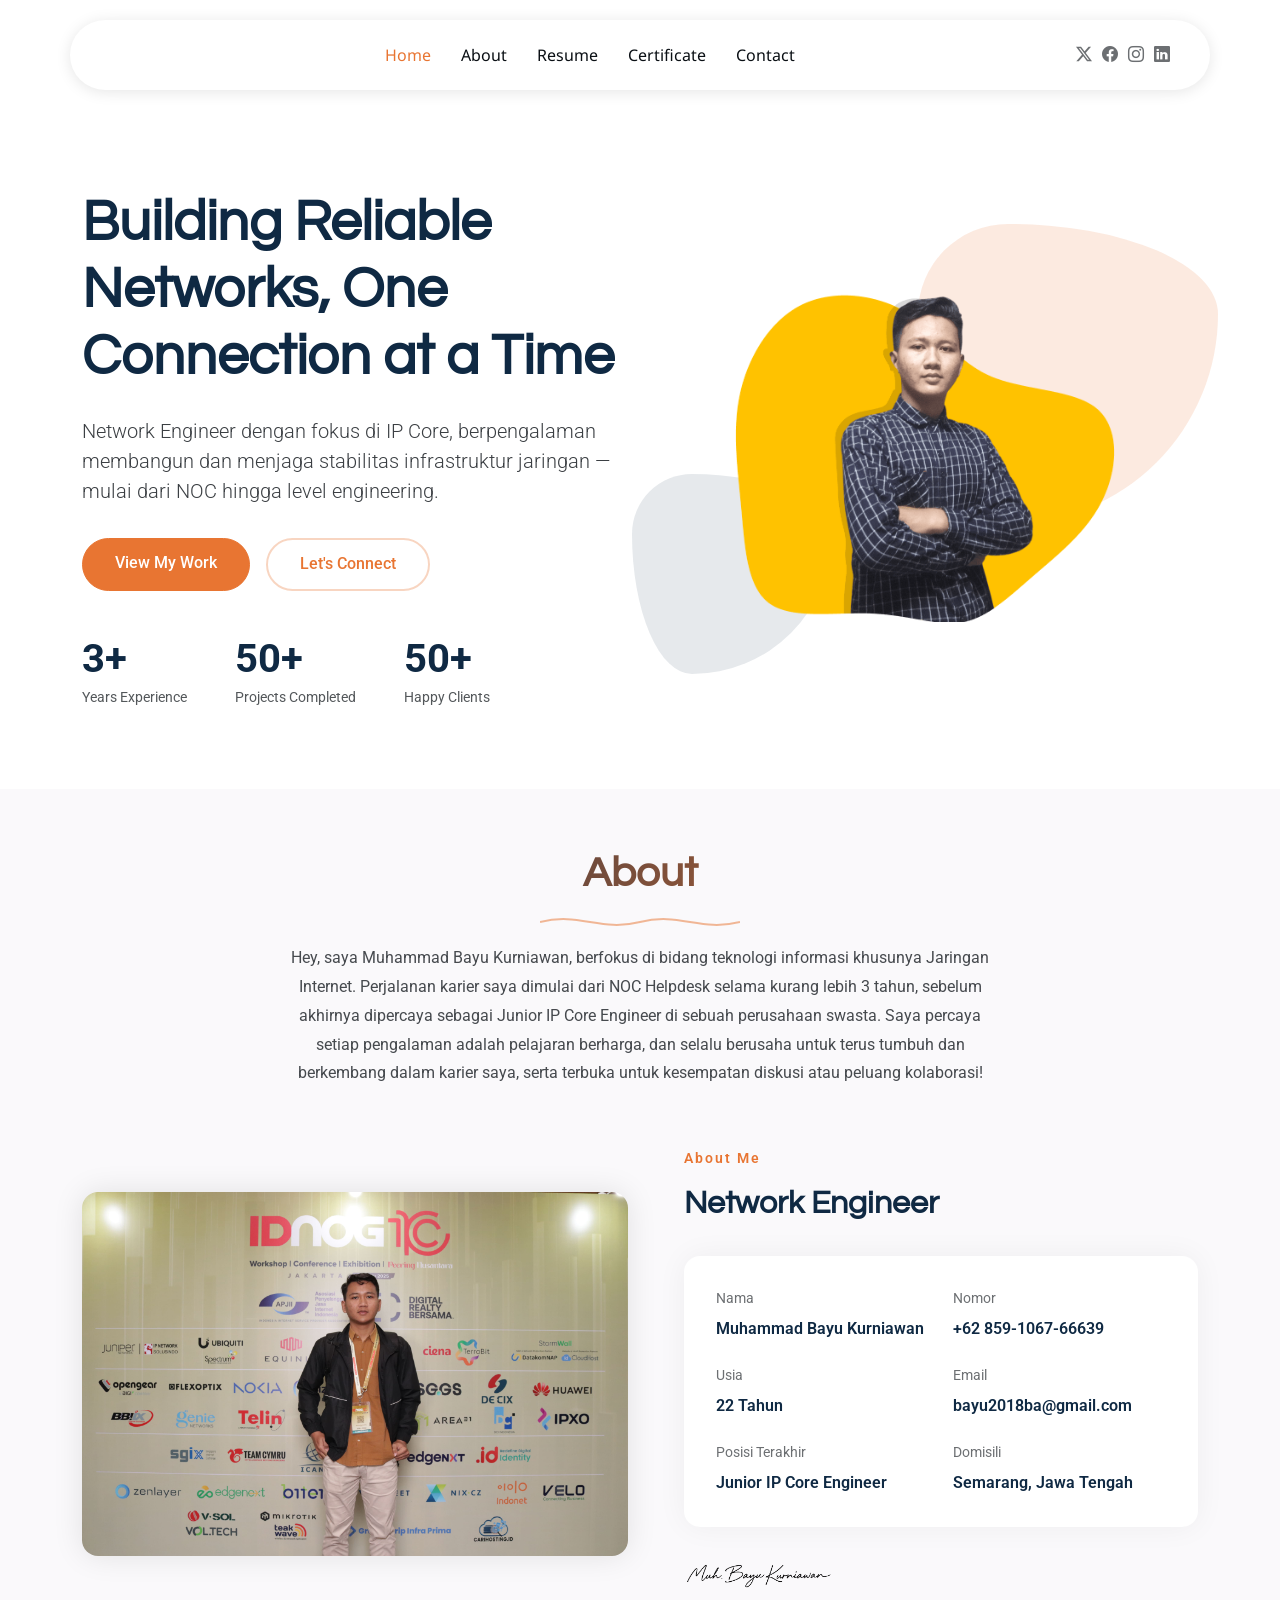
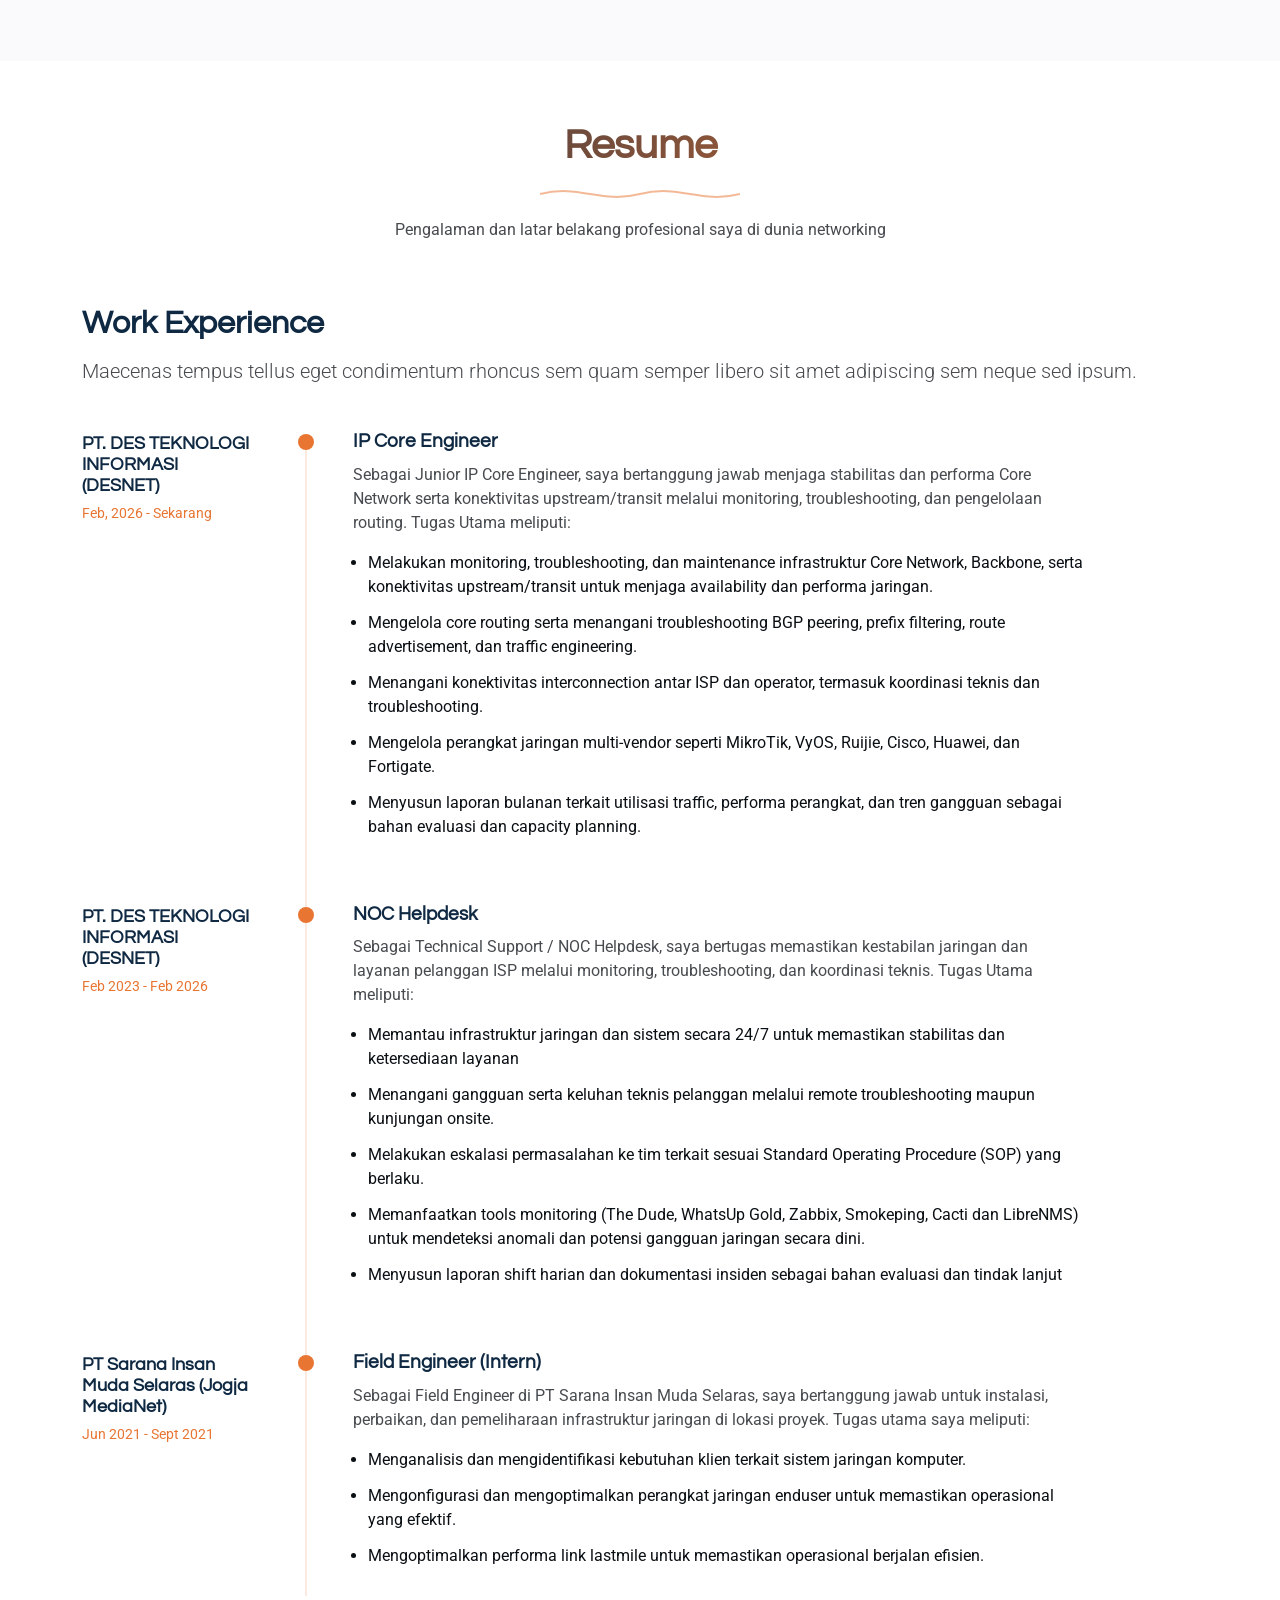
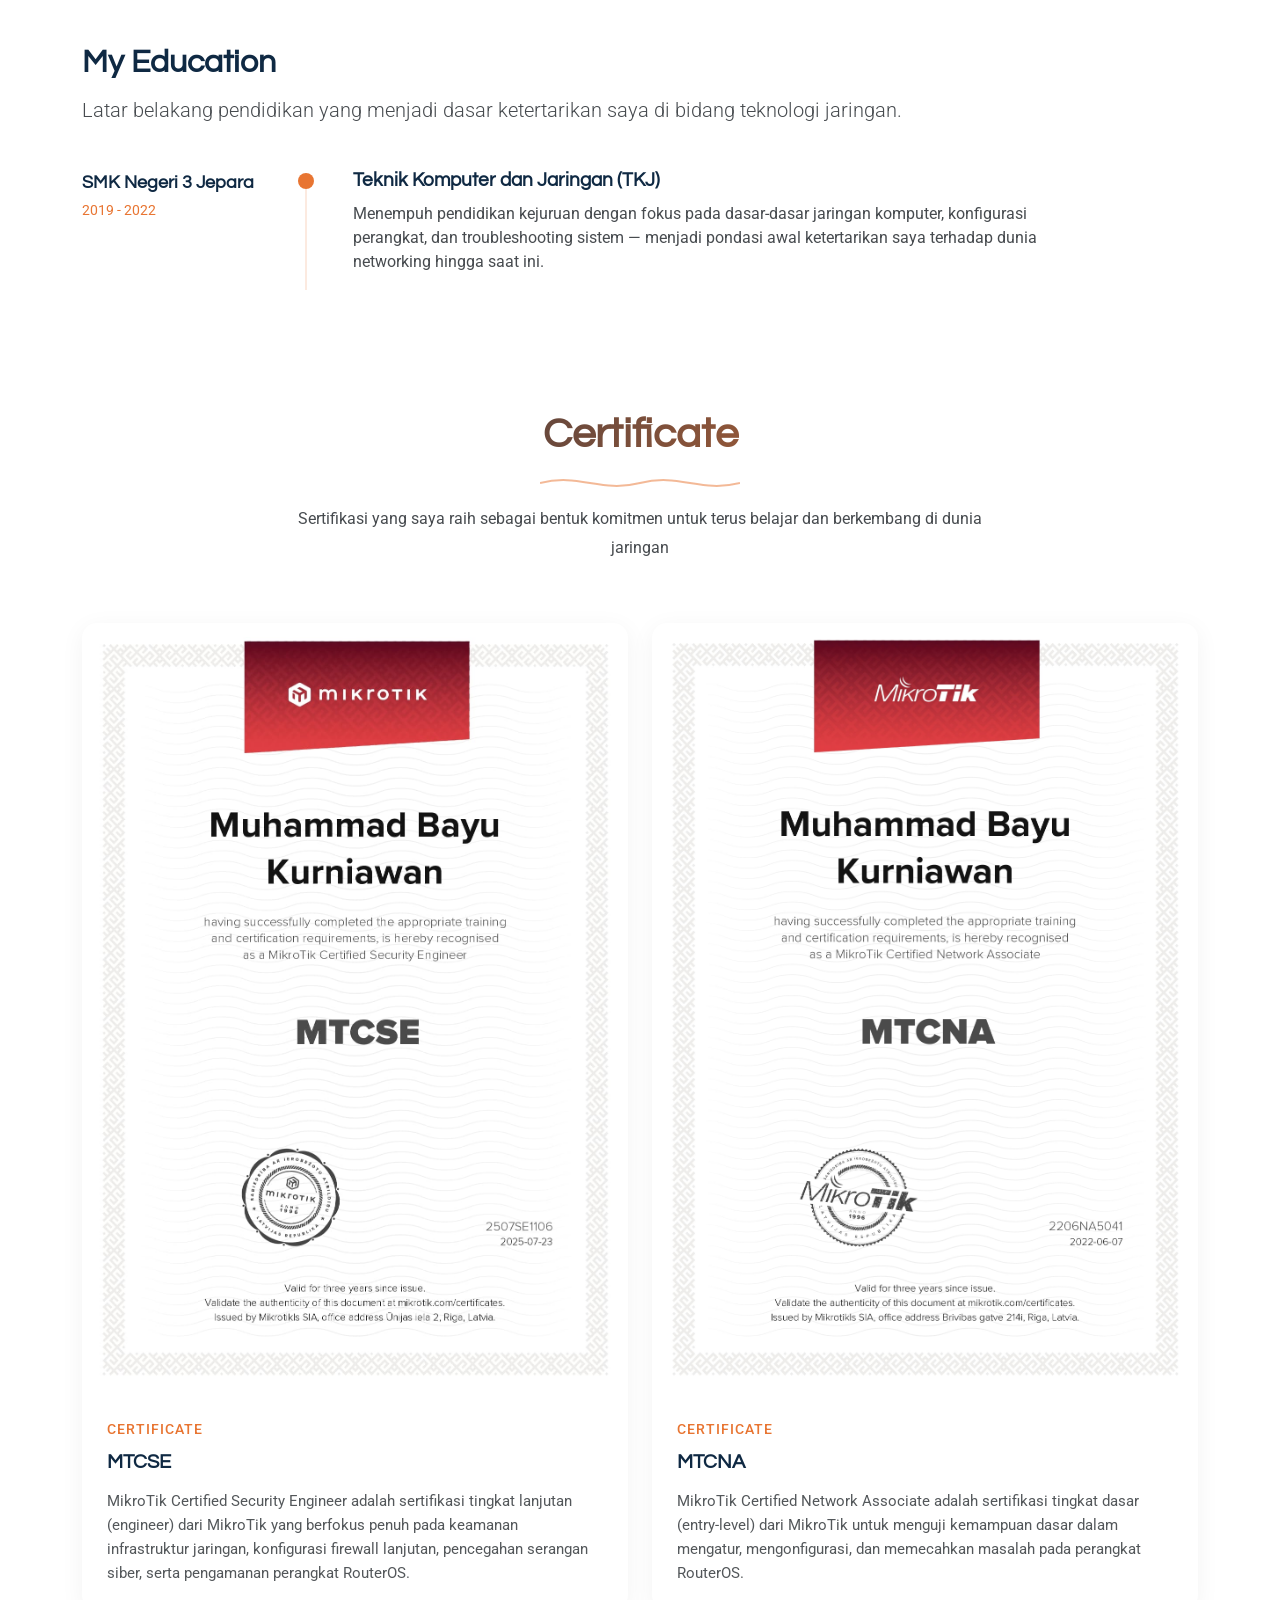
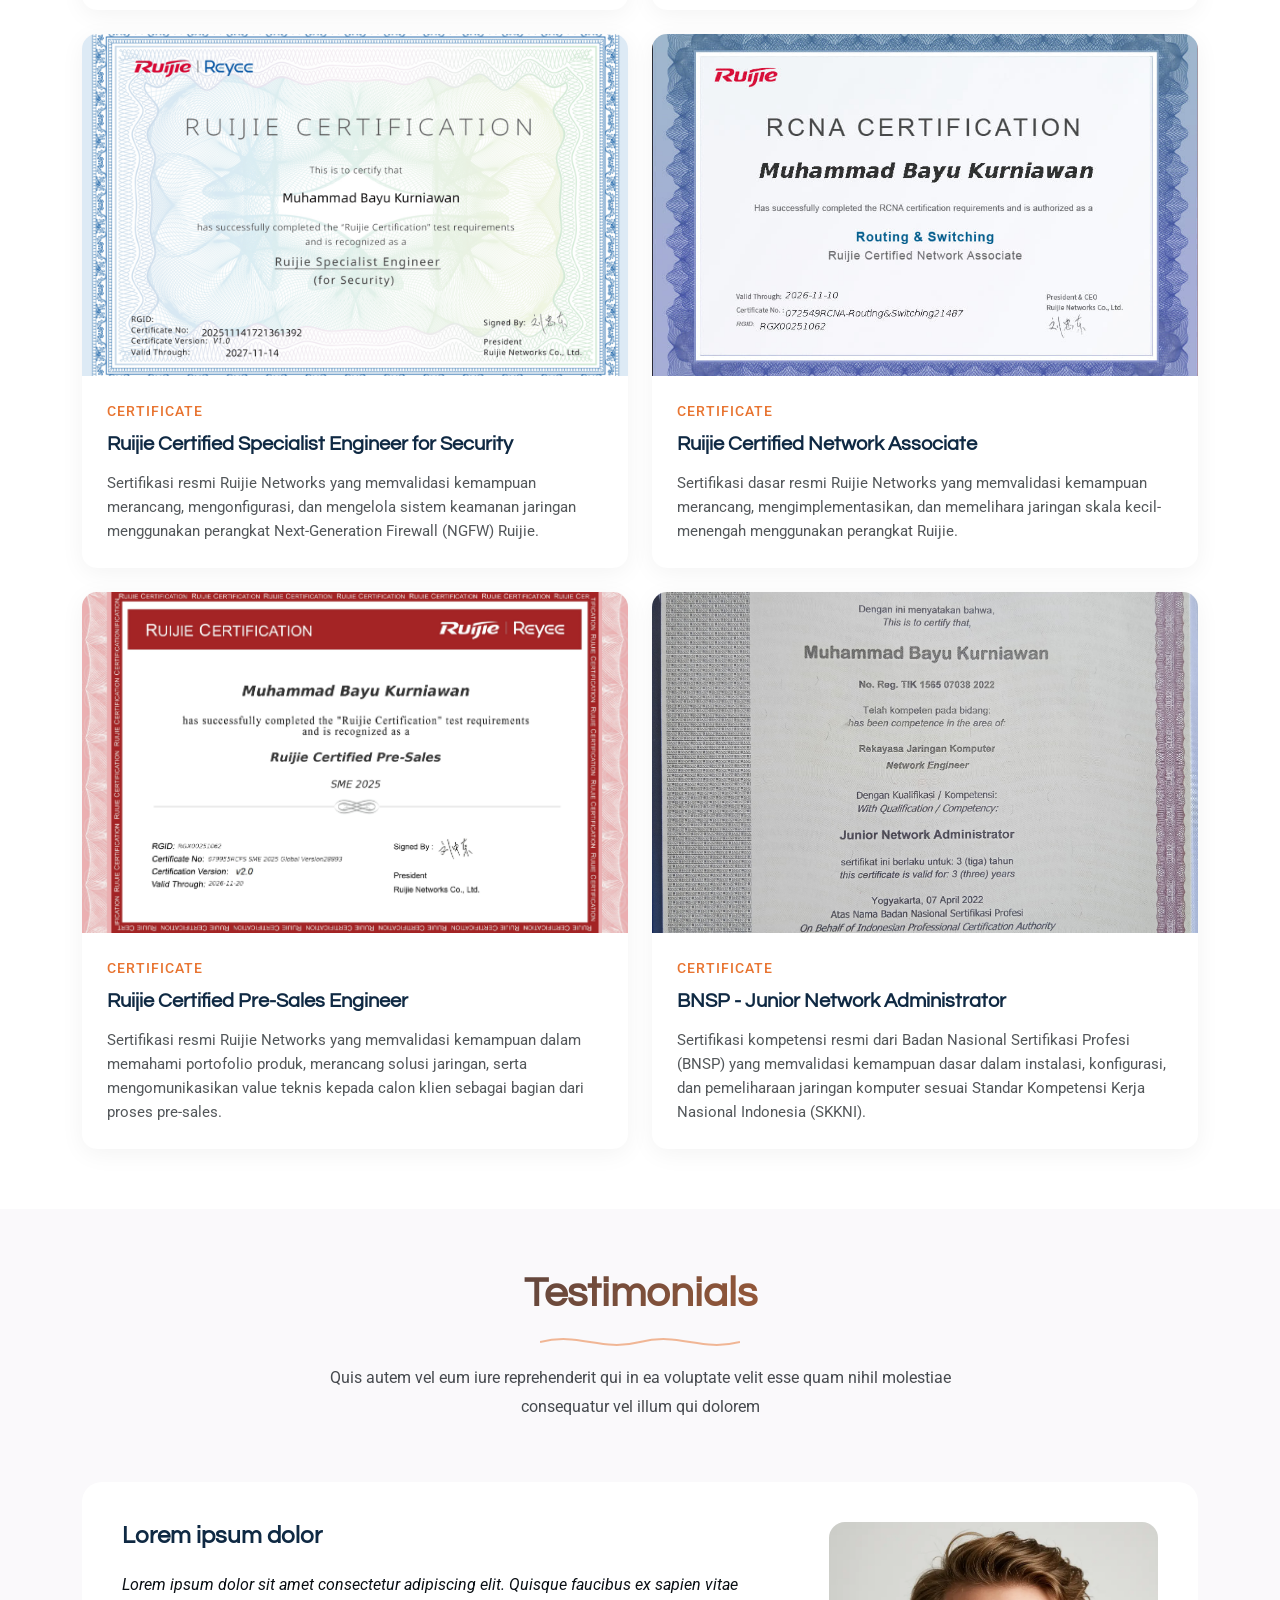
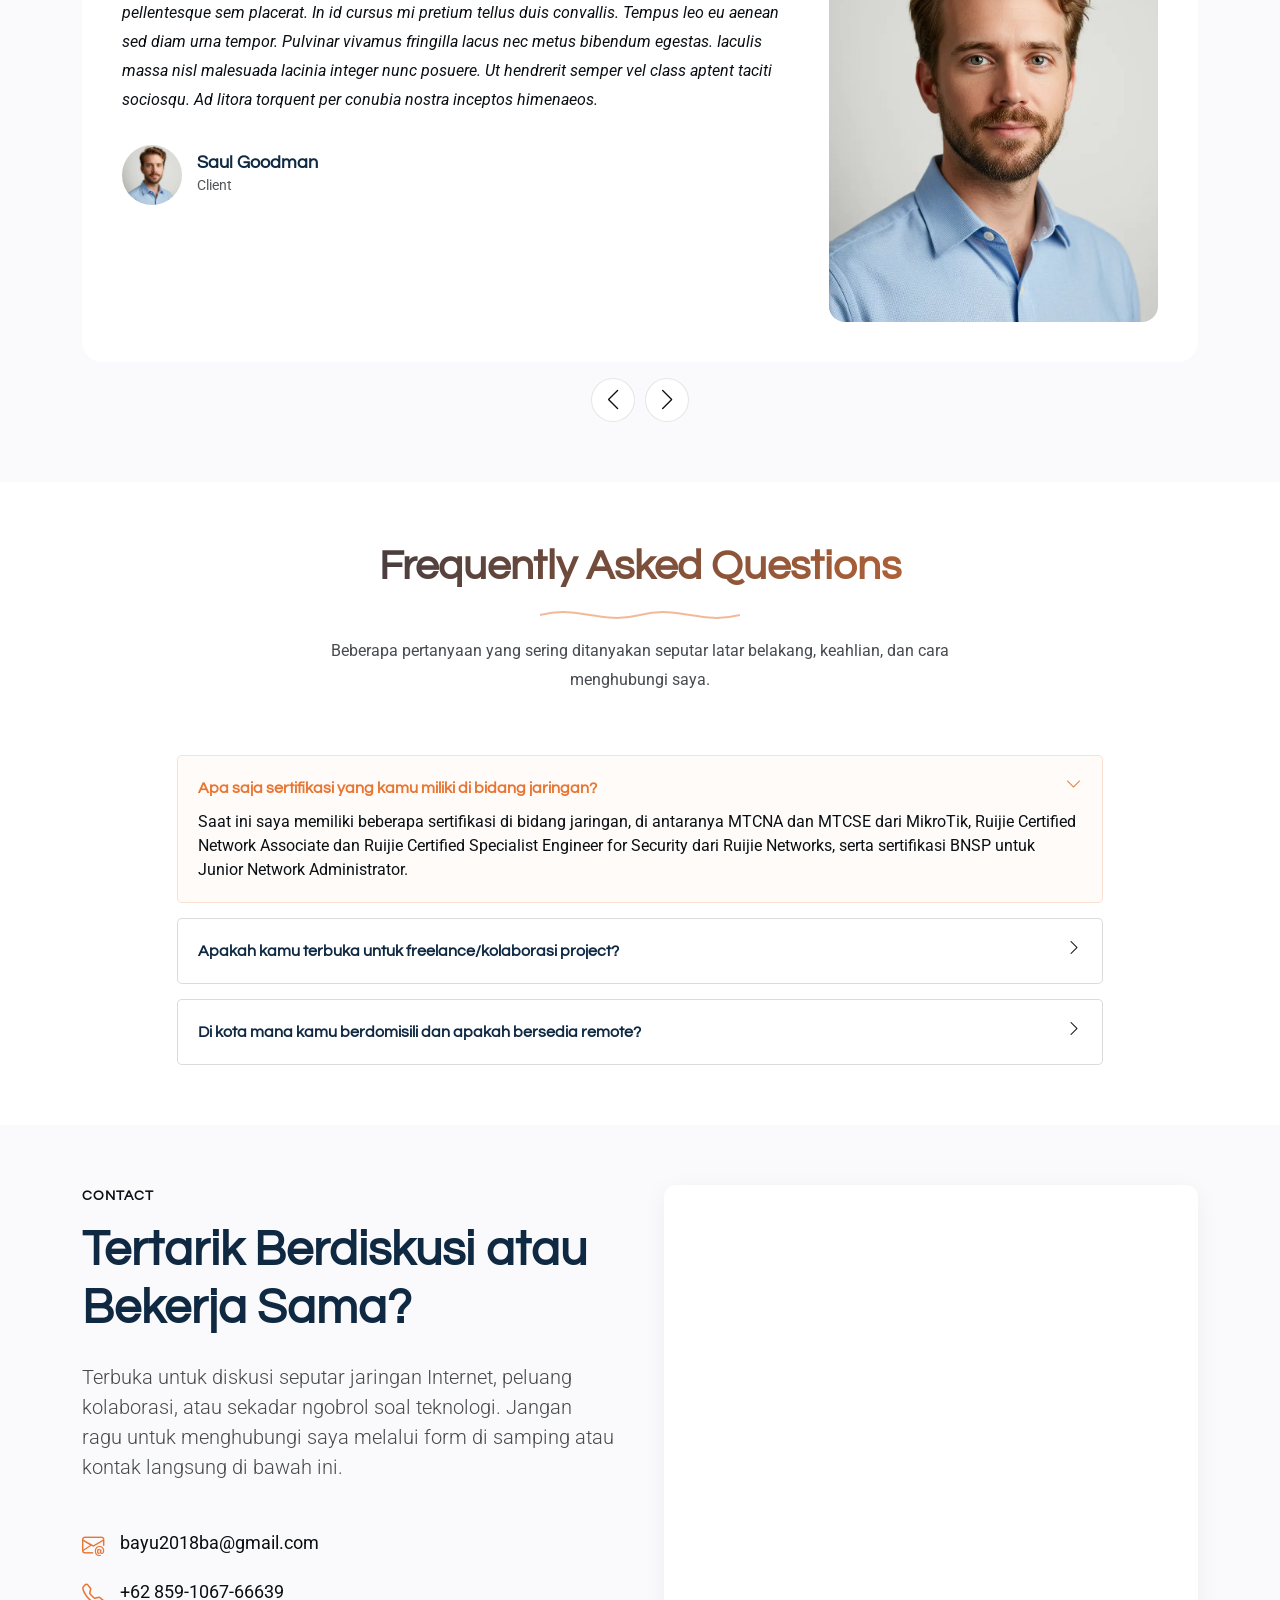
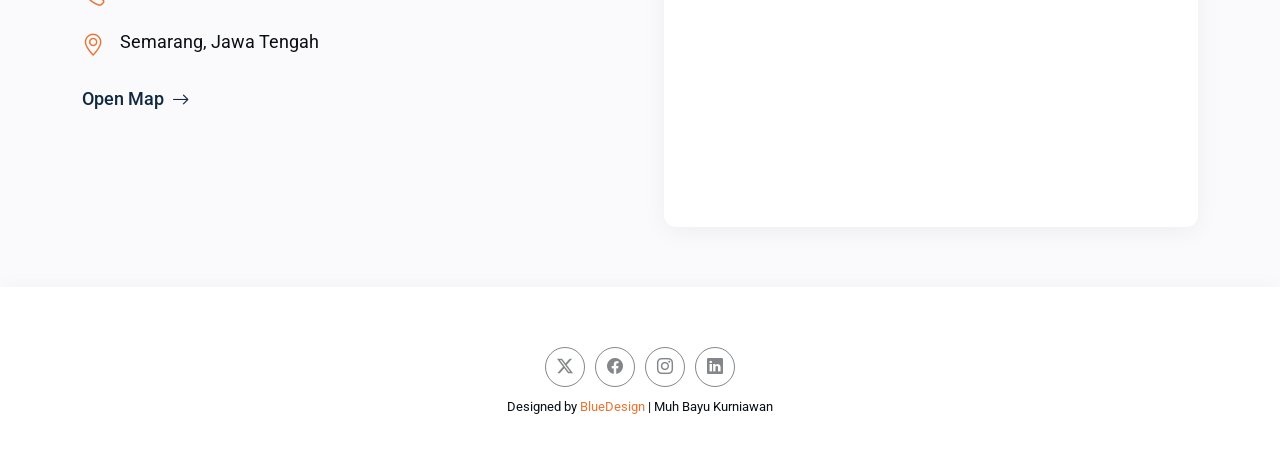
==== index.html @ 725a0213 "upload awal" ====
<!doctype html>
<html lang="en">
  <head>
    <meta charset="utf-8" />
    <meta content="width=device-width, initial-scale=1.0" name="viewport" />
    <title>Index - EasyFolio Bootstrap Template</title>
    <meta name="description" content="" />
    <meta name="keywords" content="" />

    <!-- Favicons -->
    <link href="assets/img/logo.png" rel="icon" />
    <link href="assets/img/logo.png" rel="apple-touch-icon" />

    <!-- Fonts -->
    <link href="https://fonts.googleapis.com" rel="preconnect" />
    <link href="https://fonts.gstatic.com" rel="preconnect" crossorigin />
    <link
      href="https://fonts.googleapis.com/css2?family=Roboto:ital,wght@0,100;0,300;0,400;0,500;0,700;0,900;1,100;1,300;1,400;1,500;1,700;1,900&family=Noto+Sans:ital,wght@0,100;0,200;0,300;0,400;0,500;0,600;0,700;0,800;0,900;1,100;1,200;1,300;1,400;1,500;1,600;1,700;1,800;1,900&family=Questrial:wght@400&display=swap"
      rel="stylesheet"
    />

    <!-- Vendor CSS Files -->
    <link href="assets/vendor/bootstrap/css/bootstrap.min.css" rel="stylesheet" />
    <link href="assets/vendor/bootstrap-icons/bootstrap-icons.css" rel="stylesheet" />
    <link href="assets/vendor/aos/aos.css" rel="stylesheet" />
    <link href="assets/vendor/glightbox/css/glightbox.min.css" rel="stylesheet" />
    <link href="assets/vendor/swiper/swiper-bundle.min.css" rel="stylesheet" />

    <!-- Main CSS File -->
    <link href="assets/css/main.css" rel="stylesheet" />
  </head>

  <body class="index-page">
    <header id="header" class="header d-flex align-items-center sticky-top">
      <div class="header-container container-fluid container-xl position-relative d-flex align-items-center justify-content-between">
        <a href="index.html" class="logo d-flex align-items-center me-auto me-xl-0"> </a>

        <nav id="navmenu" class="navmenu">
          <ul>
            <li><a href="#hero" class="active">Home</a></li>
            <li><a href="#about">About</a></li>
            <li><a href="#resume">Resume</a></li>
            <li><a href="#portfolio">Certificate</a></li>
            <li><a href="#contact">Contact</a></li>
          </ul>
          <i class="mobile-nav-toggle d-xl-none bi bi-list"></i>
        </nav>

        <div class="header-social-links">
          <a href="#" class="twitter"><i class="bi bi-twitter-x"></i></a>
          <a href="#" class="facebook"><i class="bi bi-facebook"></i></a>
          <a href="https://www.instagram.com/muhbayu.k/" class="instagram"><i class="bi bi-instagram"></i></a>
          <a href="https://www.linkedin.com/in/muhbayuk/" class="linkedin"><i class="bi bi-linkedin"></i></a>
        </div>
      </div>
    </header>

    <main class="main">
      <!-- Hero Section -->
      <section id="hero" class="hero section">
        <div class="container" data-aos="fade-up" data-aos-delay="100">
          <div class="row align-items-center content">
            <div class="col-lg-6" data-aos="fade-up" data-aos-delay="200">
              <h2>Building Reliable Networks, One Connection at a Time</h2>
              <p class="lead">Network Engineer dengan fokus di IP Core, berpengalaman membangun dan menjaga stabilitas infrastruktur jaringan — mulai dari NOC hingga level engineering.</p>
              <div class="cta-buttons" data-aos="fade-up" data-aos-delay="300">
                <a href="#portfolio" class="btn btn-primary">View My Work</a>
                <a href="#contact" class="btn btn-outline">Let's Connect</a>
              </div>
              <div class="hero-stats" data-aos="fade-up" data-aos-delay="400">
                <div class="stat-item">
                  <span class="stat-number">3+</span>
                  <span class="stat-label">Years Experience</span>
                </div>
                <div class="stat-item">
                  <span class="stat-number">50+</span>
                  <span class="stat-label">Projects Completed</span>
                </div>
                <div class="stat-item">
                  <span class="stat-number">50+</span>
                  <span class="stat-label">Happy Clients</span>
                </div>
              </div>
            </div>
            <div class="col-lg-6">
              <div class="hero-image">
                <img src="assets/img/profile/profile-1.png" alt="Portfolio Hero Image" class="img-fluid" data-aos="zoom-out" data-aos-delay="300" />
                <div class="shape-1"></div>
                <div class="shape-2"></div>
              </div>
            </div>
          </div>
        </div>
      </section>
      <!-- /Hero Section -->

      <!-- About Section -->
      <section id="about" class="about section light-background">
        <!-- Section Title -->
        <div class="container section-title" data-aos="fade-up">
          <h2>About</h2>
          <div class="title-shape">
            <svg viewBox="0 0 200 20" xmlns="http://www.w3.org/2000/svg">
              <path d="M 0,10 C 40,0 60,20 100,10 C 140,0 160,20 200,10" fill="none" stroke="currentColor" stroke-width="2"></path>
            </svg>
          </div>
          <p>
            Hey, saya Muhammad Bayu Kurniawan, berfokus di bidang teknologi informasi khusunya Jaringan Internet. Perjalanan karier saya dimulai dari NOC Helpdesk selama kurang lebih 3 tahun, sebelum akhirnya dipercaya sebagai Junior IP
            Core Engineer di sebuah perusahaan swasta. Saya percaya setiap pengalaman adalah pelajaran berharga, dan selalu berusaha untuk terus tumbuh dan berkembang dalam karier saya, serta terbuka untuk kesempatan diskusi atau peluang
            kolaborasi!
          </p>
        </div>
        <!-- End Section Title -->

        <div class="container" data-aos="fade-up" data-aos-delay="100">
          <div class="row align-items-center">
            <div class="col-lg-6 position-relative" data-aos="fade-right" data-aos-delay="200">
              <div class="about-image">
                <img src="assets/img/profile/profile-square-2.jpg" alt="Profile Image" class="img-fluid rounded-4" />
              </div>
            </div>

            <div class="col-lg-6" data-aos="fade-left" data-aos-delay="300">
              <div class="about-content">
                <span class="subtitle">About Me</span>

                <h2>Network Engineer</h2>

                <p class="lead mb-4"></p>

                <div class="personal-info">
                  <div class="row g-4">
                    <div class="col-6">
                      <div class="info-item">
                        <span class="label">Nama</span>
                        <span class="value">Muhammad Bayu Kurniawan</span>
                      </div>
                    </div>

                    <div class="col-6">
                      <div class="info-item">
                        <span class="label">Nomor</span>
                        <span class="value">+62 859-1067-66639</span>
                      </div>
                    </div>

                    <div class="col-6">
                      <div class="info-item">
                        <span class="label">Usia</span>
                        <span class="value">22 Tahun</span>
                      </div>
                    </div>

                    <div class="col-6">
                      <div class="info-item">
                        <span class="label">Email</span>
                        <span class="value">bayu2018ba@gmail.com</span>
                      </div>
                    </div>

                    <div class="col-6">
                      <div class="info-item">
                        <span class="label">Posisi Terakhir</span>
                        <span class="value">Junior IP Core Engineer</span>
                      </div>
                    </div>

                    <div class="col-6">
                      <div class="info-item">
                        <span class="label">Domisili</span>
                        <span class="value">Semarang, Jawa Tengah</span>
                      </div>
                    </div>
                  </div>
                </div>

                <div class="signature mt-4">
                  <div class="signature-image">
                    <img src="assets/img/misc/signature-1.png" alt="" class="img-fluid" />
                  </div>
                </div>
              </div>
            </div>
          </div>
        </div>
      </section>
      <!-- /About Section -->

      <!-- Resume Section -->
      <section id="resume" class="resume section">
        <!-- Section Title -->
        <div class="container section-title" data-aos="fade-up">
          <h2>Resume</h2>
          <div class="title-shape">
            <svg viewBox="0 0 200 20" xmlns="http://www.w3.org/2000/svg">
              <path d="M 0,10 C 40,0 60,20 100,10 C 140,0 160,20 200,10" fill="none" stroke="currentColor" stroke-width="2"></path>
            </svg>
          </div>
          <p>Pengalaman dan latar belakang profesional saya di dunia networking</p>
        </div>
        <!-- End Section Title -->

        <div class="container" data-aos="fade-up" data-aos-delay="100">
          <div class="row">
            <div class="col-12">
              <div class="resume-wrapper">
                <div class="resume-block" data-aos="fade-up">
                  <h2>Work Experience</h2>
                  <p class="lead">Maecenas tempus tellus eget condimentum rhoncus sem quam semper libero sit amet adipiscing sem neque sed ipsum.</p>

                  <div class="timeline">
                    <div class="timeline-item" data-aos="fade-up" data-aos-delay="200">
                      <div class="timeline-left">
                        <h4 class="company">PT. DES TEKNOLOGI INFORMASI (DESNET)</h4>
                        <span class="period">Feb, 2026 - Sekarang</span>
                      </div>
                      <div class="timeline-dot"></div>
                      <div class="timeline-right">
                        <h3 class="position">IP Core Engineer</h3>
                        <p class="description">
                          Sebagai Junior IP Core Engineer, saya bertanggung jawab menjaga stabilitas dan performa Core Network serta konektivitas upstream/transit melalui monitoring, troubleshooting, dan pengelolaan routing. Tugas Utama
                          meliputi:
                        </p>
                        <ul>
                          <li>Melakukan monitoring, troubleshooting, dan maintenance infrastruktur Core Network, Backbone, serta konektivitas upstream/transit untuk menjaga availability dan performa jaringan.</li>
                          <li>Mengelola core routing serta menangani troubleshooting BGP peering, prefix filtering, route advertisement, dan traffic engineering.</li>
                          <li>Menangani konektivitas interconnection antar ISP dan operator, termasuk koordinasi teknis dan troubleshooting.</li>
                          <li>Mengelola perangkat jaringan multi-vendor seperti MikroTik, VyOS, Ruijie, Cisco, Huawei, dan Fortigate.</li>
                          <li>Menyusun laporan bulanan terkait utilisasi traffic, performa perangkat, dan tren gangguan sebagai bahan evaluasi dan capacity planning.</li>
                        </ul>
                      </div>
                    </div>

                    <div class="timeline-item" data-aos="fade-up" data-aos-delay="300">
                      <div class="timeline-left">
                        <h4 class="company">PT. DES TEKNOLOGI INFORMASI (DESNET)</h4>
                        <span class="period">Feb 2023 - Feb 2026</span>
                      </div>
                      <div class="timeline-dot"></div>
                      <div class="timeline-right">
                        <h3 class="position">NOC Helpdesk</h3>
                        <p class="description">
                          Sebagai Technical Support / NOC Helpdesk, saya bertugas memastikan kestabilan jaringan dan layanan pelanggan ISP melalui monitoring, troubleshooting, dan koordinasi teknis. Tugas Utama meliputi:
                        </p>
                        <ul>
                          <li>Memantau infrastruktur jaringan dan sistem secara 24/7 untuk memastikan stabilitas dan ketersediaan layanan</li>
                          <li>Menangani gangguan serta keluhan teknis pelanggan melalui remote troubleshooting maupun kunjungan onsite.</li>
                          <li>Melakukan eskalasi permasalahan ke tim terkait sesuai Standard Operating Procedure (SOP) yang berlaku.</li>
                          <li>Memanfaatkan tools monitoring (The Dude, WhatsUp Gold, Zabbix, Smokeping, Cacti dan LibreNMS) untuk mendeteksi anomali dan potensi gangguan jaringan secara dini.</li>
                          <li>Menyusun laporan shift harian dan dokumentasi insiden sebagai bahan evaluasi dan tindak lanjut</li>
                        </ul>
                      </div>
                    </div>

                    <div class="timeline-item" data-aos="fade-up" data-aos-delay="400">
                      <div class="timeline-left">
                        <h4 class="company">PT Sarana Insan Muda Selaras (Jogja MediaNet)</h4>
                        <span class="period">Jun 2021 - Sept 2021</span>
                      </div>
                      <div class="timeline-dot"></div>
                      <div class="timeline-right">
                        <h3 class="position">Field Engineer (Intern)</h3>
                        <p class="description">
                          Sebagai Field Engineer di PT Sarana Insan Muda Selaras, saya bertanggung jawab untuk instalasi, perbaikan, dan pemeliharaan infrastruktur jaringan di lokasi proyek. Tugas utama saya meliputi:
                        </p>
                        <ul>
                          <li>Menganalisis dan mengidentifikasi kebutuhan klien terkait sistem jaringan komputer.</li>
                          <li>Mengonfigurasi dan mengoptimalkan perangkat jaringan enduser untuk memastikan operasional yang efektif.</li>
                          <li>Mengoptimalkan performa link lastmile untuk memastikan operasional berjalan efisien.</li>
                        </ul>
                      </div>
                    </div>
                  </div>
                </div>

                <div class="resume-block" data-aos="fade-up" data-aos-delay="100">
                  <h2>My Education</h2>
                  <p class="lead">Latar belakang pendidikan yang menjadi dasar ketertarikan saya di bidang teknologi jaringan.</p>

                  <div class="timeline">
                    <div class="timeline-item" data-aos="fade-up" data-aos-delay="200">
                      <div class="timeline-left">
                        <h4 class="company">SMK Negeri 3 Jepara</h4>
                        <span class="period">2019 - 2022</span>
                      </div>
                      <div class="timeline-dot"></div>
                      <div class="timeline-right">
                        <h3 class="position">Teknik Komputer dan Jaringan (TKJ)</h3>
                        <p class="description">
                          Menempuh pendidikan kejuruan dengan fokus pada dasar-dasar jaringan komputer, konfigurasi perangkat, dan troubleshooting sistem — menjadi pondasi awal ketertarikan saya terhadap dunia networking hingga saat ini.
                        </p>
                      </div>
                    </div>
                  </div>
                </div>
              </div>
            </div>
          </div>
        </div>
      </section>
      <!-- /Resume Section -->

      <!-- Portfolio Section -->
      <section id="portfolio" class="portfolio section">
        <!-- Section Title -->
        <div class="container section-title" data-aos="fade-up">
          <h2>Certificate</h2>
          <div class="title-shape">
            <svg viewBox="0 0 200 20" xmlns="http://www.w3.org/2000/svg">
              <path d="M 0,10 C 40,0 60,20 100,10 C 140,0 160,20 200,10" fill="none" stroke="currentColor" stroke-width="2"></path>
            </svg>
          </div>
          <p>Sertifikasi yang saya raih sebagai bentuk komitmen untuk terus belajar dan berkembang di dunia jaringan</p>
        </div>
        <!-- End Section Title -->

        <div class="container" data-aos="fade-up" data-aos-delay="100">
          <div class="row g-4" data-aos="fade-up" data-aos-delay="300">
            <div class="col-lg-6 col-md-6 portfolio-item">
              <div class="portfolio-card">
                <div class="portfolio-image portrait">
                  <img src="assets/img/portfolio/portfolio-1.jpg" class="img-fluid" alt="" loading="lazy" />
                  <div class="portfolio-overlay">
                    <div class="portfolio-actions">
                      <a href="assets/img/portfolio/portfolio-1.jpg" class="glightbox preview-link" data-gallery="portfolio-gallery-web"><i class="bi bi-eye"></i></a>
                      <a href="portfolio-details.html" class="details-link"><i class="bi bi-arrow-right"></i></a>
                    </div>
                  </div>
                </div>
                <div class="portfolio-content">
                  <span class="category">Certificate</span>
                  <h3>MTCSE</h3>
                  <p>
                    MikroTik Certified Security Engineer adalah sertifikasi tingkat lanjutan (engineer) dari MikroTik yang berfokus penuh pada keamanan infrastruktur jaringan, konfigurasi firewall lanjutan, pencegahan serangan siber, serta
                    pengamanan perangkat RouterOS.
                  </p>
                </div>
              </div>
            </div>
            <!-- End Portfolio Item -->

            <div class="col-lg-6 col-md-6 portfolio-item">
              <div class="portfolio-card">
                <div class="portfolio-image portrait">
                  <img src="assets/img/portfolio/portfolio-2.jpg" class="img-fluid" alt="" loading="lazy" />
                  <div class="portfolio-overlay">
                    <div class="portfolio-actions">
                      <a href="assets/img/portfolio/portfolio-2.jpg" class="glightbox preview-link" data-gallery="portfolio-gallery-graphics"><i class="bi bi-eye"></i></a>
                      <a href="portfolio-details.html" class="details-link"><i class="bi bi-arrow-right"></i></a>
                    </div>
                  </div>
                </div>
                <div class="portfolio-content">
                  <span class="category">Certificate</span>
                  <h3>MTCNA</h3>
                  <p>MikroTik Certified Network Associate adalah sertifikasi tingkat dasar (entry-level) dari MikroTik untuk menguji kemampuan dasar dalam mengatur, mengonfigurasi, dan memecahkan masalah pada perangkat RouterOS.</p>
                </div>
              </div>
            </div>
            <!-- End Portfolio Item -->

            <div class="col-lg-6 col-md-6 portfolio-item">
              <div class="portfolio-card">
                <div class="portfolio-image">
                  <img src="assets/img/portfolio/portfolio-3.png" class="img-fluid" alt="" loading="lazy" />
                  <div class="portfolio-overlay">
                    <div class="portfolio-actions">
                      <a href="assets/img/portfolio/portfolio-3.png" class="glightbox preview-link" data-gallery="portfolio-gallery-motion"><i class="bi bi-eye"></i></a>
                      <a href="portfolio-details.html" class="details-link"><i class="bi bi-arrow-right"></i></a>
                    </div>
                  </div>
                </div>
                <div class="portfolio-content">
                  <span class="category">Certificate</span>
                  <h3>Ruijie Certified Specialist Engineer for Security</h3>
                  <p>Sertifikasi resmi Ruijie Networks yang memvalidasi kemampuan merancang, mengonfigurasi, dan mengelola sistem keamanan jaringan menggunakan perangkat Next-Generation Firewall (NGFW) Ruijie.</p>
                </div>
              </div>
            </div>
            <!-- End Portfolio Item -->

            <div class="col-lg-6 col-md-6 portfolio-item">
              <div class="portfolio-card">
                <div class="portfolio-image">
                  <img src="assets/img/portfolio/portfolio-4.jpg" class="img-fluid" alt="" loading="lazy" />
                  <div class="portfolio-overlay">
                    <div class="portfolio-actions">
                      <a href="assets/img/portfolio/portfolio-4.jpg" class="glightbox preview-link" data-gallery="portfolio-gallery-brand"><i class="bi bi-eye"></i></a>
                      <a href="portfolio-details.html" class="details-link"><i class="bi bi-arrow-right"></i></a>
                    </div>
                  </div>
                </div>
                <div class="portfolio-content">
                  <span class="category">Certificate</span>
                  <h3>Ruijie Certified Network Associate</h3>
                  <p>Sertifikasi dasar resmi Ruijie Networks yang memvalidasi kemampuan merancang, mengimplementasikan, dan memelihara jaringan skala kecil-menengah menggunakan perangkat Ruijie.</p>
                </div>
              </div>
            </div>
            <!-- End Portfolio Item -->

            <div class="col-lg-6 col-md-6 portfolio-item">
              <div class="portfolio-card">
                <div class="portfolio-image">
                  <img src="assets/img/portfolio/portfolio-5.jpg" class="img-fluid" alt="" loading="lazy" />
                  <div class="portfolio-overlay">
                    <div class="portfolio-actions">
                      <a href="assets/img/portfolio/portfolio-5.jpg" class="glightbox preview-link" data-gallery="portfolio-gallery-web"><i class="bi bi-eye"></i></a>
                      <a href="portfolio-details.html" class="details-link"><i class="bi bi-arrow-right"></i></a>
                    </div>
                  </div>
                </div>
                <div class="portfolio-content">
                  <span class="category">Certificate</span>
                  <h3>Ruijie Certified Pre-Sales Engineer</h3>
                  <p>Sertifikasi resmi Ruijie Networks yang memvalidasi kemampuan dalam memahami portofolio produk, merancang solusi jaringan, serta mengomunikasikan value teknis kepada calon klien sebagai bagian dari proses pre-sales.</p>
                </div>
              </div>
            </div>

            <!-- End Portfolio Item -->

            <div class="col-lg-6 col-md-6 portfolio-item">
              <div class="portfolio-card">
                <div class="portfolio-image">
                  <img src="assets/img/portfolio/portfolio-6.jpg" class="img-fluid" alt="" loading="lazy" />
                  <div class="portfolio-overlay">
                    <div class="portfolio-actions">
                      <a href="assets/img/portfolio/portfolio-6.jpg" class="glightbox preview-link" data-gallery="portfolio-gallery-web"><i class="bi bi-eye"></i></a>
                      <a href="portfolio-details.html" class="details-link"><i class="bi bi-arrow-right"></i></a>
                    </div>
                  </div>
                </div>
                <div class="portfolio-content">
                  <span class="category">Certificate</span>
                  <h3>BNSP - Junior Network Administrator</h3>
                  <p>
                    Sertifikasi kompetensi resmi dari Badan Nasional Sertifikasi Profesi (BNSP) yang memvalidasi kemampuan dasar dalam instalasi, konfigurasi, dan pemeliharaan jaringan komputer sesuai Standar Kompetensi Kerja Nasional
                    Indonesia (SKKNI).
                  </p>
                </div>
              </div>
            </div>
          </div>
        </div>
      </section>
      <!-- /Portfolio Section -->

      <!-- Testimonials Section -->
      <section id="testimonials" class="testimonials section light-background">
        <!-- Section Title -->
        <div class="container section-title" data-aos="fade-up">
          <h2>Testimonials</h2>
          <div class="title-shape">
            <svg viewBox="0 0 200 20" xmlns="http://www.w3.org/2000/svg">
              <path d="M 0,10 C 40,0 60,20 100,10 C 140,0 160,20 200,10" fill="none" stroke="currentColor" stroke-width="2"></path>
            </svg>
          </div>
          <p>Quis autem vel eum iure reprehenderit qui in ea voluptate velit esse quam nihil molestiae consequatur vel illum qui dolorem</p>
        </div>
        <!-- End Section Title -->

        <div class="container" data-aos="fade-up" data-aos-delay="100">
          <div class="testimonials-slider swiper init-swiper">
            <script type="application/json" class="swiper-config">
              {
                "slidesPerView": 1,
                "loop": true,
                "speed": 600,
                "autoplay": {
                  "delay": 5000
                },
                "navigation": {
                  "nextEl": ".swiper-button-next",
                  "prevEl": ".swiper-button-prev"
                }
              }
            </script>

            <div class="swiper-wrapper">
              <div class="swiper-slide">
                <div class="testimonial-item">
                  <div class="row">
                    <div class="col-lg-8">
                      <h2>Lorem ipsum dolor</h2>
                      <p>
                        Lorem ipsum dolor sit amet consectetur adipiscing elit. Quisque faucibus ex sapien vitae pellentesque sem placerat. In id cursus mi pretium tellus duis convallis. Tempus leo eu aenean sed diam urna tempor. Pulvinar
                        vivamus fringilla lacus nec metus bibendum egestas. Iaculis massa nisl malesuada lacinia integer nunc posuere. Ut hendrerit semper vel class aptent taciti sociosqu. Ad litora torquent per conubia nostra inceptos
                        himenaeos.
                      </p>
                      <div class="profile d-flex align-items-center">
                        <img src="assets/img/person/person-m-7.webp" class="profile-img" alt="" />
                        <div class="profile-info">
                          <h3>Saul Goodman</h3>
                          <span>Client</span>
                        </div>
                      </div>
                    </div>
                    <div class="col-lg-4 d-none d-lg-block">
                      <div class="featured-img-wrapper">
                        <img src="assets/img/person/person-m-7.webp" class="featured-img" alt="" />
                      </div>
                    </div>
                  </div>
                </div>
              </div>
              <!-- End Testimonial Item -->

              <div class="swiper-slide">
                <div class="testimonial-item">
                  <div class="row">
                    <div class="col-lg-8">
                      <h2>Lorem ipsum dolor</h2>
                      <p>
                        Lorem ipsum dolor sit amet consectetur adipiscing elit. Quisque faucibus ex sapien vitae pellentesque sem placerat. In id cursus mi pretium tellus duis convallis. Tempus leo eu aenean sed diam urna tempor. Pulvinar
                        vivamus fringilla lacus nec metus bibendum egestas. Iaculis massa nisl malesuada lacinia integer nunc posuere. Ut hendrerit semper vel class aptent taciti sociosqu. Ad litora torquent per conubia nostra inceptos
                        himenaeos.
                      </p>
                      <div class="profile d-flex align-items-center">
                        <img src="assets/img/person/person-m-9.webp" class="profile-img" alt="" />
                        <div class="profile-info">
                          <h3>Matt Brandon</h3>
                          <span>Freelancer</span>
                        </div>
                      </div>
                    </div>
                    <div class="col-lg-4 d-none d-lg-block">
                      <div class="featured-img-wrapper">
                        <img src="assets/img/person/person-m-9.webp" class="featured-img" alt="" />
                      </div>
                    </div>
                  </div>
                </div>
              </div>
              <!-- End Testimonial Item -->

              <div class="swiper-slide">
                <div class="testimonial-item">
                  <div class="row">
                    <div class="col-lg-8">
                      <h2>Lorem ipsum dolor</h2>
                      <p>
                        Lorem ipsum dolor sit amet consectetur adipiscing elit. Quisque faucibus ex sapien vitae pellentesque sem placerat. In id cursus mi pretium tellus duis convallis. Tempus leo eu aenean sed diam urna tempor. Pulvinar
                        vivamus fringilla lacus nec metus bibendum egestas. Iaculis massa nisl malesuada lacinia integer nunc posuere. Ut hendrerit semper vel class aptent taciti sociosqu. Ad litora torquent per conubia nostra inceptos
                        himenaeos.
                      </p>
                      <div class="profile d-flex align-items-center">
                        <img src="assets/img/person/person-f-10.webp" class="profile-img" alt="" />
                        <div class="profile-info">
                          <h3>Jena Karlis</h3>
                          <span>Store Owner</span>
                        </div>
                      </div>
                    </div>
                    <div class="col-lg-4 d-none d-lg-block">
                      <div class="featured-img-wrapper">
                        <img src="assets/img/person/person-f-10.webp" class="featured-img" alt="" />
                      </div>
                    </div>
                  </div>
                </div>
              </div>
              <!-- End Testimonial Item -->
            </div>

            <div class="swiper-navigation w-100 d-flex align-items-center justify-content-center">
              <div class="swiper-button-prev"></div>
              <div class="swiper-button-next"></div>
            </div>
          </div>
        </div>
      </section>
      <!-- /Testimonials Section -->

      <!-- Faq Section -->
      <section id="faq" class="faq section">
        <!-- Section Title -->
        <div class="container section-title" data-aos="fade-up">
          <h2>Frequently Asked Questions</h2>
          <div class="title-shape">
            <svg viewBox="0 0 200 20" xmlns="http://www.w3.org/2000/svg">
              <path d="M 0,10 C 40,0 60,20 100,10 C 140,0 160,20 200,10" fill="none" stroke="currentColor" stroke-width="2"></path>
            </svg>
          </div>
          <p>Beberapa pertanyaan yang sering ditanyakan seputar latar belakang, keahlian, dan cara menghubungi saya.</p>
        </div>
        <!-- End Section Title -->

        <div class="container">
          <div class="row justify-content-center">
            <div class="col-lg-10" data-aos="fade-up" data-aos-delay="100">
              <div class="faq-container">
                <div class="faq-item faq-active">
                  <h3>Apa saja sertifikasi yang kamu miliki di bidang jaringan?</h3>
                  <div class="faq-content">
                    <p>
                      Saat ini saya memiliki beberapa sertifikasi di bidang jaringan, di antaranya MTCNA dan MTCSE dari MikroTik, Ruijie Certified Network Associate dan Ruijie Certified Specialist Engineer for Security dari Ruijie Networks,
                      serta sertifikasi BNSP untuk Junior Network Administrator.
                    </p>
                  </div>
                  <i class="faq-toggle bi bi-chevron-right"></i>
                </div>

                <div class="faq-item">
                  <h3>Apakah kamu terbuka untuk freelance/kolaborasi project?</h3>
                  <div class="faq-content">
                    <p>
                      Ya, saya terbuka untuk diskusi maupun kolaborasi project di luar pekerjaan utama saya, terutama yang berkaitan dengan jaringan dan infrastruktur IT. Silakan hubungi saya melalui form kontak untuk membahas lebih lanjut.
                    </p>
                  </div>
                  <i class="faq-toggle bi bi-chevron-right"></i>
                </div>

                <div class="faq-item">
                  <h3>Di kota mana kamu berdomisili dan apakah bersedia remote?</h3>
                  <div class="faq-content">
                    <p>Saya berdomisili di Semarang, Jawa Tengah. Untuk pekerjaan atau kolaborasi yang memungkinkan, saya terbuka dengan skema remote maupun hybrid, tergantung kebutuhan project.</p>
                  </div>
                  <i class="faq-toggle bi bi-chevron-right"></i>
                </div>
              </div>
            </div>
          </div>
        </div>
      </section>
      <!-- /Faq Section -->

      <!-- Contact Section -->
      <section id="contact" class="contact section light-background">
        <div class="container" data-aos="fade-up" data-aos-delay="100">
          <div class="row g-5">
            <div class="col-lg-6">
              <div class="content" data-aos="fade-up" data-aos-delay="200">
                <div class="section-category mb-3">Contact</div>
                <h2 class="display-5 mb-4">Tertarik Berdiskusi atau Bekerja Sama?</h2>
                <p class="lead mb-4">Terbuka untuk diskusi seputar jaringan Internet, peluang kolaborasi, atau sekadar ngobrol soal teknologi. Jangan ragu untuk menghubungi saya melalui form di samping atau kontak langsung di bawah ini.</p>

                <div class="contact-info mt-5">
                  <div class="info-item d-flex mb-3">
                    <i class="bi bi-envelope-at me-3"></i>
                    <span>bayu2018ba@gmail.com</span>
                  </div>

                  <div class="info-item d-flex mb-3">
                    <i class="bi bi-telephone me-3"></i>
                    <span>+62 859-1067-66639</span>
                  </div>

                  <div class="info-item d-flex mb-4">
                    <i class="bi bi-geo-alt me-3"></i>
                    <span>Semarang, Jawa Tengah</span>
                  </div>

                  <a href="#" class="map-link d-inline-flex align-items-center">
                    Open Map
                    <i class="bi bi-arrow-right ms-2"></i>
                  </a>
                </div>
              </div>
            </div>

            <div class="col-lg-6">
              <div class="contact-form card" data-aos="fade-up" data-aos-delay="300">
                <div class="card-body p-4 p-lg-5">
                  <iframe
                    data-tally-src="https://tally.so/embed/3lL9Y6?alignLeft=1&hideTitle=1&transparentBackground=1&dynamicHeight=1"
                    loading="lazy"
                    width="100%"
                    height="539"
                    frameborder="0"
                    marginheight="0"
                    marginwidth="0"
                    title="null"
                  ></iframe>
                  <script>
                    var d = document,
                      w = "https://tally.so/widgets/embed.js",
                      v = function () {
                        "undefined" != typeof Tally
                          ? Tally.loadEmbeds()
                          : d.querySelectorAll("iframe[data-tally-src]:not([src])").forEach(function (e) {
                              e.src = e.dataset.tallySrc;
                            });
                      };
                    if ("undefined" != typeof Tally) v();
                    else if (d.querySelector('script[src="' + w + '"]') == null) {
                      var s = d.createElement("script");
                      ((s.src = w), (s.onload = v), (s.onerror = v), d.body.appendChild(s));
                    }
                  </script>
                </div>
              </div>
            </div>
          </div>
        </div>
      </section>
      <!-- /Contact Section -->
    </main>

    <footer id="footer" class="footer">
      <div class="container">
        <div class="social-links d-flex justify-content-center">
          <a href=""><i class="bi bi-twitter-x"></i></a>
          <a href=""><i class="bi bi-facebook"></i></a>
          <a href="https://www.instagram.com/muhbayu.k/"><i class="bi bi-instagram"></i></a>
          <a href="https://www.linkedin.com/in/muhbayuk/"><i class="bi bi-linkedin"></i></a>
        </div>
        <div class="credits">Designed by <a href="https://www.instagram.com/bluedesign.id/">BlueDesign</a> | Muh Bayu Kurniawan</div>
      </div>
    </footer>

    <!-- Scroll Top -->
    <a href="#" id="scroll-top" class="scroll-top d-flex align-items-center justify-content-center"><i class="bi bi-arrow-up-short"></i></a>

    <!-- Vendor JS Files -->
    <script src="assets/vendor/bootstrap/js/bootstrap.bundle.min.js"></script>
    <script src="assets/vendor/php-email-form/validate.js"></script>
    <script src="assets/vendor/aos/aos.js"></script>
    <script src="assets/vendor/waypoints/noframework.waypoints.js"></script>
    <script src="assets/vendor/glightbox/js/glightbox.min.js"></script>
    <script src="assets/vendor/imagesloaded/imagesloaded.pkgd.min.js"></script>
    <script src="assets/vendor/isotope-layout/isotope.pkgd.min.js"></script>
    <script src="assets/vendor/swiper/swiper-bundle.min.js"></script>

    <!-- Main JS File -->
    <script src="assets/js/main.js"></script>
  </body>
</html>
---- assets/css/main.css ----
/**
* Template Name: EasyFolio
* Template URL: https://bootstrapmade.com/easyfolio-bootstrap-portfolio-template/
* Updated: Feb 21 2025 with Bootstrap v5.3.3
* Author: BootstrapMade.com
* License: https://bootstrapmade.com/license/
*/

/*--------------------------------------------------------------
# Font & Color Variables
# Help: https://bootstrapmade.com/color-system/
--------------------------------------------------------------*/
/* Fonts */
:root {
  --default-font: "Roboto", system-ui, -apple-system, "Segoe UI", Roboto, "Helvetica Neue", Arial, "Noto Sans", "Liberation Sans", sans-serif, "Apple Color Emoji", "Segoe UI Emoji", "Segoe UI Symbol", "Noto Color Emoji";
  --heading-font: "Questrial", sans-serif;
  --nav-font: "Noto Sans", sans-serif;
}

/* Global Colors - The following color variables are used throughout the website. Updating them here will change the color scheme of the entire website */
:root {
  --background-color: #ffffff; /* Background color for the entire website, including individual sections */
  --default-color: #0a0f14; /* Default color used for the majority of the text content across the entire website */
  --heading-color: #0f2943; /* Color for headings, subheadings and title throughout the website */
  --accent-color: #e87532; /* Accent color that represents your brand on the website. It's used for buttons, links, and other elements that need to stand out */
  --surface-color: #ffffff; /* The surface color is used as a background of boxed elements within sections, such as cards, icon boxes, or other elements that require a visual separation from the global background. */
  --contrast-color: #ffffff; /* Contrast color for text, ensuring readability against backgrounds of accent, heading, or default colors. */
}

/* Nav Menu Colors - The following color variables are used specifically for the navigation menu. They are separate from the global colors to allow for more customization options */
:root {
  --nav-color: #0a0f14; /* The default color of the main navmenu links */
  --nav-hover-color: #e87532; /* Applied to main navmenu links when they are hovered over or active */
  --nav-mobile-background-color: #ffffff; /* Used as the background color for mobile navigation menu */
  --nav-dropdown-background-color: #ffffff; /* Used as the background color for dropdown items that appear when hovering over primary navigation items */
  --nav-dropdown-color: #0a0f14; /* Used for navigation links of the dropdown items in the navigation menu. */
  --nav-dropdown-hover-color: #e87532; /* Similar to --nav-hover-color, this color is applied to dropdown navigation links when they are hovered over. */
}

/* Color Presets - These classes override global colors when applied to any section or element, providing reuse of the sam color scheme. */

.light-background {
  --background-color: #faf9fb;
  --surface-color: #ffffff;
}

.dark-background {
  --background-color: #060606;
  --default-color: #ffffff;
  --heading-color: #ffffff;
  --surface-color: #252525;
  --contrast-color: #ffffff;
}

/* Smooth scroll */
:root {
  scroll-behavior: smooth;
}

/*--------------------------------------------------------------
# General Styling & Shared Classes
--------------------------------------------------------------*/
body {
  color: var(--default-color);
  background-color: var(--background-color);
  font-family: var(--default-font);
}

a {
  color: var(--accent-color);
  text-decoration: none;
  transition: 0.3s;
}

a:hover {
  color: color-mix(in srgb, var(--accent-color), transparent 25%);
  text-decoration: none;
}

h1,
h2,
h3,
h4,
h5,
h6 {
  color: var(--heading-color);
  font-family: var(--heading-font);
}

/* PHP Email Form Messages
------------------------------*/
.php-email-form .error-message {
  display: none;
  background: #df1529;
  color: #ffffff;
  text-align: left;
  padding: 15px;
  margin-bottom: 24px;
  font-weight: 600;
}

.php-email-form .sent-message {
  display: none;
  color: #ffffff;
  background: #059652;
  text-align: center;
  padding: 15px;
  margin-bottom: 24px;
  font-weight: 600;
}

.php-email-form .loading {
  display: none;
  background: var(--surface-color);
  text-align: center;
  padding: 15px;
  margin-bottom: 24px;
}

.php-email-form .loading:before {
  content: "";
  display: inline-block;
  border-radius: 50%;
  width: 24px;
  height: 24px;
  margin: 0 10px -6px 0;
  border: 3px solid var(--accent-color);
  border-top-color: var(--surface-color);
  animation: php-email-form-loading 1s linear infinite;
}

@keyframes php-email-form-loading {
  0% {
    transform: rotate(0deg);
  }

  100% {
    transform: rotate(360deg);
  }
}

/*--------------------------------------------------------------
# Global Header
--------------------------------------------------------------*/
.header {
  color: var(--default-color);
  background-color: var(--background-color);
  padding: 20px 0;
  transition: all 0.5s;
  z-index: 997;
}

.header .header-container {
  background: var(--surface-color);
  border-radius: 50px;
  padding: 5px 25px;
  box-shadow: 0px 2px 15px rgba(0, 0, 0, 0.1);
}

.header .logo {
  line-height: 1;
}

.header .logo img {
  max-height: 36px;
  margin-right: 8px;
}

.header .logo h1 {
  font-size: 24px;
  margin: 0;
  padding-left: 5px;
  font-weight: 500;
  color: var(--heading-color);
}

.header .header-social-links {
  padding-right: 15px;
}

.header .header-social-links a {
  color: color-mix(in srgb, var(--default-color), transparent 40%);
  padding-left: 6px;
  display: inline-block;
  transition: 0.3s;
  font-size: 16px;
}

.header .header-social-links a:hover {
  color: var(--accent-color);
}

.header .header-social-links a i {
  line-height: 0px;
}

@media (max-width: 1200px) {
  .header {
    padding-top: 10px;
  }

  .header .header-container {
    margin-left: 10px;
    margin-right: 10px;
    padding: 10px 5px 10px 15px;
  }

  .header .logo {
    order: 1;
  }

  .header .header-social-links {
    order: 2;
  }

  .header .navmenu {
    order: 3;
  }
}

/*--------------------------------------------------------------
# Navigation Menu
--------------------------------------------------------------*/
/* Navmenu - Desktop */
@media (min-width: 1200px) {
  .navmenu {
    padding: 0;
  }

  .navmenu ul {
    margin: 0;
    padding: 0;
    display: flex;
    list-style: none;
    align-items: center;
  }

  .navmenu li {
    position: relative;
  }

  .navmenu a,
  .navmenu a:focus {
    color: var(--nav-color);
    padding: 18px 15px;
    font-size: 16px;
    font-family: var(--nav-font);
    font-weight: 400;
    display: flex;
    align-items: center;
    justify-content: space-between;
    white-space: nowrap;
    transition: 0.3s;
  }

  .navmenu a i,
  .navmenu a:focus i {
    font-size: 12px;
    line-height: 0;
    margin-left: 5px;
    transition: 0.3s;
  }

  .navmenu li:last-child a {
    padding-right: 0;
  }

  .navmenu li:hover > a,
  .navmenu .active,
  .navmenu .active:focus {
    color: var(--nav-hover-color);
  }

  .navmenu .dropdown ul {
    margin: 0;
    padding: 10px 0;
    background: var(--nav-dropdown-background-color);
    display: block;
    position: absolute;
    visibility: hidden;
    left: 14px;
    top: 130%;
    opacity: 0;
    transition: 0.3s;
    border-radius: 4px;
    z-index: 99;
    box-shadow: 0px 0px 30px rgba(0, 0, 0, 0.1);
  }

  .navmenu .dropdown ul li {
    min-width: 200px;
  }

  .navmenu .dropdown ul a {
    padding: 10px 20px;
    font-size: 15px;
    text-transform: none;
    color: var(--nav-dropdown-color);
  }

  .navmenu .dropdown ul a i {
    font-size: 12px;
  }

  .navmenu .dropdown ul a:hover,
  .navmenu .dropdown ul .active:hover,
  .navmenu .dropdown ul li:hover > a {
    color: var(--nav-dropdown-hover-color);
  }

  .navmenu .dropdown:hover > ul {
    opacity: 1;
    top: 100%;
    visibility: visible;
  }

  .navmenu .dropdown .dropdown ul {
    top: 0;
    left: -90%;
    visibility: hidden;
  }

  .navmenu .dropdown .dropdown:hover > ul {
    opacity: 1;
    top: 0;
    left: -100%;
    visibility: visible;
  }
}

/* Navmenu - Mobile */
@media (max-width: 1199px) {
  .mobile-nav-toggle {
    color: var(--nav-color);
    font-size: 28px;
    line-height: 0;
    margin-right: 10px;
    cursor: pointer;
    transition: color 0.3s;
  }

  .navmenu {
    padding: 0;
    z-index: 9997;
  }

  .navmenu ul {
    display: none;
    list-style: none;
    position: absolute;
    inset: 60px 20px 20px 20px;
    padding: 10px 0;
    margin: 0;
    border-radius: 6px;
    background-color: var(--nav-mobile-background-color);
    overflow-y: auto;
    transition: 0.3s;
    z-index: 9998;
    box-shadow: 0px 0px 30px rgba(0, 0, 0, 0.1);
  }

  .navmenu a,
  .navmenu a:focus {
    color: var(--nav-dropdown-color);
    padding: 10px 20px;
    font-family: var(--nav-font);
    font-size: 17px;
    font-weight: 500;
    display: flex;
    align-items: center;
    justify-content: space-between;
    white-space: nowrap;
    transition: 0.3s;
  }

  .navmenu a i,
  .navmenu a:focus i {
    font-size: 12px;
    line-height: 0;
    margin-left: 5px;
    width: 30px;
    height: 30px;
    display: flex;
    align-items: center;
    justify-content: center;
    border-radius: 50%;
    transition: 0.3s;
    background-color: color-mix(in srgb, var(--accent-color), transparent 90%);
  }

  .navmenu a i:hover,
  .navmenu a:focus i:hover {
    background-color: var(--accent-color);
    color: var(--contrast-color);
  }

  .navmenu a:hover,
  .navmenu .active,
  .navmenu .active:focus {
    color: var(--nav-dropdown-hover-color);
  }

  .navmenu .active i,
  .navmenu .active:focus i {
    background-color: var(--accent-color);
    color: var(--contrast-color);
    transform: rotate(180deg);
  }

  .navmenu .dropdown ul {
    position: static;
    display: none;
    z-index: 99;
    padding: 10px 0;
    margin: 10px 20px;
    background-color: var(--nav-dropdown-background-color);
    border: 1px solid color-mix(in srgb, var(--default-color), transparent 90%);
    box-shadow: none;
    transition: all 0.5s ease-in-out;
  }

  .navmenu .dropdown ul ul {
    background-color: rgba(33, 37, 41, 0.1);
  }

  .navmenu .dropdown > .dropdown-active {
    display: block;
    background-color: rgba(33, 37, 41, 0.03);
  }

  .mobile-nav-active {
    overflow: hidden;
  }

  .mobile-nav-active .mobile-nav-toggle {
    color: #fff;
    position: absolute;
    font-size: 32px;
    top: 15px;
    right: 15px;
    margin-right: 0;
    z-index: 9999;
  }

  .mobile-nav-active .navmenu {
    position: fixed;
    overflow: hidden;
    inset: 0;
    background: rgba(33, 37, 41, 0.8);
    transition: 0.3s;
  }

  .mobile-nav-active .navmenu > ul {
    display: block;
  }
}

/*--------------------------------------------------------------
# Global Footer
--------------------------------------------------------------*/
.footer {
  color: var(--default-color);
  background-color: var(--background-color);
  font-size: 14px;
  padding: 40px 0;
  position: relative;
  box-shadow: 0 5px 25px rgba(0, 0, 0, 0.05);
}

.footer .copyright p {
  margin-bottom: 0;
}

.footer .social-links {
  margin-top: 20px;
}

.footer .social-links a {
  display: flex;
  align-items: center;
  justify-content: center;
  width: 40px;
  height: 40px;
  border-radius: 50%;
  border: 1px solid color-mix(in srgb, var(--default-color), transparent 50%);
  font-size: 16px;
  color: color-mix(in srgb, var(--default-color), transparent 50%);
  margin: 0 5px;
  transition: 0.3s;
}

.footer .social-links a:hover {
  color: var(--accent-color);
  border-color: var(--accent-color);
}

.footer .credits {
  margin-top: 10px;
  font-size: 13px;
  text-align: center;
}

/*--------------------------------------------------------------
# Scroll Top Button
--------------------------------------------------------------*/
.scroll-top {
  position: fixed;
  visibility: hidden;
  opacity: 0;
  right: 15px;
  bottom: -15px;
  z-index: 99999;
  background-color: var(--accent-color);
  width: 44px;
  height: 44px;
  border-radius: 50px;
  transition: all 0.4s;
}

.scroll-top i {
  font-size: 24px;
  color: var(--contrast-color);
  line-height: 0;
}

.scroll-top:hover {
  background-color: color-mix(in srgb, var(--accent-color), transparent 20%);
  color: var(--contrast-color);
}

.scroll-top.active {
  visibility: visible;
  opacity: 1;
  bottom: 15px;
}

/*--------------------------------------------------------------
# Disable aos animation delay on mobile devices
--------------------------------------------------------------*/
@media screen and (max-width: 768px) {
  [data-aos-delay] {
    transition-delay: 0 !important;
  }
}

/*--------------------------------------------------------------
# Global Page Titles & Breadcrumbs
--------------------------------------------------------------*/
.page-title {
  text-align: center;
  padding: 20px 0;
}

.page-title .breadcrumbs {
  margin-bottom: 1.5rem;
}

.page-title .breadcrumbs .breadcrumb {
  justify-content: center;
  margin: 0;
  padding: 0;
  background: none;
}

.page-title .breadcrumbs .breadcrumb .breadcrumb-item {
  font-size: 0.9rem;
  color: color-mix(in srgb, var(--default-color), transparent 30%);
}

.page-title .breadcrumbs .breadcrumb .breadcrumb-item.active {
  color: var(--accent-color);
}

.page-title .breadcrumbs .breadcrumb .breadcrumb-item a {
  color: inherit;
  text-decoration: none;
  transition: color 0.3s ease;
}

.page-title .breadcrumbs .breadcrumb .breadcrumb-item a:hover {
  color: var(--accent-color);
}

.page-title .breadcrumbs .breadcrumb .breadcrumb-item a i {
  font-size: 0.9rem;
  margin-right: 0.2rem;
}

.page-title .breadcrumbs .breadcrumb .breadcrumb-item + .breadcrumb-item::before {
  color: color-mix(in srgb, var(--default-color), transparent 50%);
}

.page-title .title-wrapper {
  max-width: 800px;
  margin: 0 auto;
  padding: 1rem 0;
}

.page-title .title-wrapper h1 {
  font-size: 2.5rem;
  margin-bottom: 1rem;
  font-weight: 700;
  color: var(--heading-color);
}

.page-title .title-wrapper p {
  font-size: 1.1rem;
  color: color-mix(in srgb, var(--default-color), transparent 20%);
  margin: 0;
  line-height: 1.6;
}

@media (max-width: 768px) {
  .page-title .title-wrapper h1 {
    font-size: 2rem;
  }

  .page-title .title-wrapper p {
    font-size: 1rem;
  }
}

@media (max-width: 576px) {
  .page-title .title-wrapper h1 {
    font-size: 1.75rem;
  }
}

/*--------------------------------------------------------------
# Global Sections
--------------------------------------------------------------*/
section,
.section {
  color: var(--default-color);
  background-color: var(--background-color);
  padding: 60px 0;
  scroll-margin-top: 90px;
  overflow: clip;
}

@media (max-width: 1199px) {
  section,
  .section {
    scroll-margin-top: 66px;
  }
}

/*--------------------------------------------------------------
# Global Section Titles
--------------------------------------------------------------*/
.section-title {
  text-align: center;
  padding-bottom: 60px;
  position: relative;
}

.section-title h2 {
  font-size: 42px;
  font-weight: 700;
  margin-bottom: 10px;
  background: linear-gradient(120deg, var(--heading-color), var(--accent-color));
  -webkit-background-clip: text;
  -webkit-text-fill-color: transparent;
  background-clip: text;
  position: relative;
}

.section-title .title-shape {
  width: 200px;
  height: 20px;
  margin: 0 auto;
  color: var(--accent-color);
  opacity: 0.5;
}

.section-title .title-shape svg {
  width: 100%;
  height: 100%;
}

.section-title p {
  margin: 15px auto 0;
  font-size: 16px;
  max-width: 700px;
  color: color-mix(in srgb, var(--default-color), transparent 25%);
  line-height: 1.8;
}

@media (max-width: 768px) {
  .section-title h2 {
    font-size: 32px;
  }

  .section-title .subtitle-wrapper .subtitle {
    font-size: 13px;
  }
}

/*--------------------------------------------------------------
# Hero Section
--------------------------------------------------------------*/
.hero {
  padding: 80px 0;
  position: relative;
  overflow: hidden;
}

.hero .content h2 {
  font-size: 3.5rem;
  font-weight: 700;
  line-height: 1.2;
  margin-bottom: 1.5rem;
}

@media (max-width: 991px) {
  .hero .content h2 {
    font-size: 2.5rem;
  }
}

.hero .content .lead {
  font-size: 1.25rem;
  margin-bottom: 2rem;
  color: color-mix(in srgb, var(--default-color), transparent 20%);
}

.hero .cta-buttons {
  display: flex;
  gap: 1rem;
  margin-bottom: 3rem;
}

@media (max-width: 576px) {
  .hero .cta-buttons {
    flex-direction: column;
  }
}

.hero .cta-buttons .btn {
  padding: 0.8rem 2rem;
  font-size: 1rem;
  font-weight: 500;
  border-radius: 50px;
  transition: all 0.3s ease;
}

.hero .cta-buttons .btn.btn-primary {
  background-color: var(--accent-color);
  border-color: var(--accent-color);
  color: var(--contrast-color);
}

.hero .cta-buttons .btn.btn-primary:hover {
  background-color: color-mix(in srgb, var(--accent-color), transparent 15%);
  border-color: color-mix(in srgb, var(--accent-color), transparent 15%);
  transform: translateY(-2px);
}

.hero .cta-buttons .btn.btn-outline {
  border: 2px solid color-mix(in srgb, var(--accent-color), transparent 70%);
  color: var(--accent-color);
  background: transparent;
}

.hero .cta-buttons .btn.btn-outline:hover {
  background-color: var(--accent-color);
  color: var(--contrast-color);
  transform: translateY(-2px);
}

.hero .hero-stats {
  display: flex;
  gap: 3rem;
  margin-top: 2rem;
}

@media (max-width: 576px) {
  .hero .hero-stats {
    flex-direction: column;
    gap: 1.5rem;
  }
}

.hero .hero-stats .stat-item .stat-number {
  display: block;
  font-size: 2.5rem;
  font-weight: 700;
  color: var(--heading-color);
  line-height: 1;
}

.hero .hero-stats .stat-item .stat-label {
  font-size: 0.9rem;
  color: color-mix(in srgb, var(--default-color), transparent 30%);
  margin-top: 0.5rem;
  display: block;
}

.hero .hero-image {
  position: relative;
  padding: 2rem;
}

.hero .hero-image img {
  position: relative;
  z-index: 2;
}

.hero .hero-image .shape-1,
.hero .hero-image .shape-2 {
  position: absolute;
  border-radius: 30% 70% 70% 30%/30% 30% 70% 70%;
  z-index: 1;
}

.hero .hero-image .shape-1 {
  width: 300px;
  height: 300px;
  background-color: color-mix(in srgb, var(--accent-color), transparent 85%);
  top: -20px;
  right: -20px;
  animation: morphShape 15s linear infinite;
}

.hero .hero-image .shape-2 {
  width: 200px;
  height: 200px;
  background-color: color-mix(in srgb, var(--heading-color), transparent 90%);
  bottom: -20px;
  left: -20px;
  animation: morphShape 20s linear infinite reverse;
}

@media (max-width: 991px) {
  .hero {
    text-align: center;
    padding: 60px 0;
  }

  .hero .cta-buttons {
    justify-content: center;
  }

  .hero .hero-stats {
    justify-content: center;
  }

  .hero .hero-image {
    margin-top: 3rem;
  }
}

@keyframes morphShape {
  0% {
    border-radius: 30% 70% 70% 30%/30% 30% 70% 70%;
  }

  25% {
    border-radius: 58% 42% 75% 25%/76% 46% 54% 24%;
  }

  50% {
    border-radius: 50% 50% 33% 67%/55% 27% 73% 45%;
  }

  75% {
    border-radius: 33% 67% 58% 42%/63% 68% 32% 37%;
  }

  100% {
    border-radius: 30% 70% 70% 30%/30% 30% 70% 70%;
  }
}

/*--------------------------------------------------------------
# About Section
--------------------------------------------------------------*/
.about .about-image {
  position: relative;
}

.about .about-image img {
  box-shadow: 0 0 30px rgba(0, 0, 0, 0.1);
}

.about .about-content {
  padding-left: 2rem;
}

@media (max-width: 991.98px) {
  .about .about-content {
    padding-left: 0;
    margin-top: 3rem;
  }
}

.about .about-content .subtitle {
  font-size: 0.875rem;
  font-weight: 600;
  letter-spacing: 2px;
  color: var(--accent-color);
  margin-bottom: 1rem;
  display: block;
}

.about .about-content h2 {
  font-size: 2rem;
  font-weight: 700;
  margin-bottom: 1.5rem;
}

.about .about-content .lead {
  font-size: 1.1rem;
  color: color-mix(in srgb, var(--default-color), transparent 25%);
}

.about .personal-info {
  margin-top: 2rem;
  padding: 2rem;
  background-color: var(--surface-color);
  border-radius: 1rem;
  box-shadow: 0 0 30px rgba(0, 0, 0, 0.05);
}

.about .personal-info .info-item {
  display: flex;
  flex-direction: column;
  gap: 0.5rem;
}

.about .personal-info .info-item .label {
  font-size: 0.875rem;
  color: color-mix(in srgb, var(--default-color), transparent 40%);
}

.about .personal-info .info-item .value {
  font-weight: 600;
  color: var(--heading-color);
}

.about .signature {
  display: flex;
  align-items: center;
  gap: 1.5rem;
}

.about .signature .signature-image {
  max-width: 150px;
}

.about .signature .signature-info h4 {
  font-size: 1.25rem;
  margin-bottom: 0.25rem;
}

.about .signature .signature-info p {
  font-size: 0.875rem;
  color: color-mix(in srgb, var(--default-color), transparent 40%);
  margin: 0;
}

/*--------------------------------------------------------------
# Skills Section
--------------------------------------------------------------*/
.skills .skill-box {
  background-color: var(--surface-color);
  padding: 2rem;
  border-radius: 8px;
  box-shadow: 0 0 20px rgba(0, 0, 0, 0.05);
}

.skills .skill-box h3 {
  font-size: 1.2rem;
  margin-bottom: 1rem;
  font-weight: 600;
}

.skills .skill-box p {
  font-size: 0.9rem;
  margin-bottom: 0.8rem;
  opacity: 0.6;
}

.skills .skill-box .progress {
  background-color: color-mix(in srgb, var(--accent-color), transparent 85%);
  border-radius: 50px;
  height: 8px;
  margin-top: 5px;
  overflow: hidden;
}

.skills .skill-box .progress .progress-bar {
  background-color: var(--accent-color);
  height: 100%;
  position: relative;
  border-radius: 50px;
  transition: 0.9s;
  width: 1px;
}

/*--------------------------------------------------------------
# Resume Section
--------------------------------------------------------------*/
.resume .resume-wrapper .resume-block {
  margin-bottom: 3rem;
}

.resume .resume-wrapper .resume-block:last-child {
  margin-bottom: 0;
}

.resume .resume-wrapper .resume-block h2 {
  font-size: 2rem;
  margin-bottom: 0.8rem;
  font-weight: 700;
}

.resume .resume-wrapper .resume-block h2 span {
  color: var(--accent-color);
}

.resume .resume-wrapper .resume-block .lead {
  color: color-mix(in srgb, var(--default-color), transparent 25%);
  margin-bottom: 3rem;
}

.resume .resume-wrapper .timeline {
  position: relative;
}

.resume .resume-wrapper .timeline::before {
  content: "";
  position: absolute;
  left: 20%;
  top: 0;
  height: 100%;
  width: 2px;
  background-color: color-mix(in srgb, var(--accent-color), transparent 85%);
}

.resume .resume-wrapper .timeline .timeline-item {
  display: flex;
  align-items: flex-start;
  margin-bottom: 2.5rem;
  position: relative;
}

.resume .resume-wrapper .timeline .timeline-item:last-child {
  margin-bottom: 0;
}

.resume .resume-wrapper .timeline .timeline-item .timeline-left {
  width: 20%;
  padding-right: 3rem;
}

.resume .resume-wrapper .timeline .timeline-item .timeline-left .company {
  color: var(--heading-color);
  font-weight: 600;
  font-size: 1.1rem;
  margin-bottom: 0.25rem;
}

.resume .resume-wrapper .timeline .timeline-item .timeline-left .period {
  color: var(--accent-color);
  font-size: 0.9rem;
}

.resume .resume-wrapper .timeline .timeline-item .timeline-dot {
  position: absolute;
  left: calc(20% + 1px);
  transform: translateX(-50%);
  width: 1rem;
  height: 1rem;
  background-color: var(--accent-color);
  border-radius: 50%;
}

.resume .resume-wrapper .timeline .timeline-item .timeline-right {
  width: 70%;
  padding-left: 3rem;
  margin-top: -4px;
}

.resume .resume-wrapper .timeline .timeline-item .timeline-right .position {
  color: var(--heading-color);
  font-size: 1.2rem;
  margin-bottom: 0.6rem;
  font-weight: 600;
}

.resume .resume-wrapper .timeline .timeline-item .timeline-right .description {
  color: color-mix(in srgb, var(--default-color), transparent 25%);
}

.resume .resume-wrapper .timeline .timeline-item .timeline-right ul {
  padding-left: 15px;
}

.resume .resume-wrapper .timeline .timeline-item .timeline-right ul li {
  padding-bottom: 12px;
}

@media (max-width: 992px) {
  .resume .resume-wrapper .resume-block h2 {
    font-size: 2rem;
  }

  .resume .resume-wrapper .timeline::before {
    left: 1rem;
  }

  .resume .resume-wrapper .timeline .timeline-item {
    flex-direction: column;
    margin-bottom: 20px;
  }

  .resume .resume-wrapper .timeline .timeline-item .timeline-left {
    width: 100%;
    text-align: left;
    padding-right: 0;
    padding-left: 2.5rem;
    margin-bottom: 1.6rem;
    margin-top: -4px;
  }

  .resume .resume-wrapper .timeline .timeline-item .timeline-dot {
    left: calc(1rem + 1px);
  }

  .resume .resume-wrapper .timeline .timeline-item .timeline-right {
    width: 100%;
    padding-left: 2.5rem;
  }
}

/*--------------------------------------------------------------
# Portfolio Section
--------------------------------------------------------------*/
.portfolio .portfolio-filters-container {
  margin-bottom: 40px;
}

.portfolio .portfolio-filters {
  display: flex;
  justify-content: center;
  gap: 15px;
  flex-wrap: wrap;
  padding: 0;
  margin: 0;
  list-style: none;
}

.portfolio .portfolio-filters li {
  font-size: 15px;
  font-weight: 500;
  padding: 8px 20px;
  cursor: pointer;
  border-radius: 30px;
  background-color: color-mix(in srgb, var(--surface-color), transparent 50%);
  color: var(--default-color);
  transition: all 0.3s ease-in-out;
}

.portfolio .portfolio-filters li:hover {
  background-color: color-mix(in srgb, var(--accent-color), transparent 85%);
  color: var(--accent-color);
  transform: translateY(-2px);
}

.portfolio .portfolio-filters li.filter-active {
  background-color: var(--accent-color);
  color: var(--contrast-color);
}

.portfolio .portfolio-card {
  background-color: var(--surface-color);
  border-radius: 15px;
  overflow: hidden;
  box-shadow: 0 5px 25px rgba(0, 0, 0, 0.05);
  transition: all 0.3s ease-in-out;
}

.portfolio .portfolio-card:hover {
  transform: translateY(-10px);
  box-shadow: 0 8px 35px rgba(0, 0, 0, 0.1);
}

.portfolio .portfolio-card:hover .portfolio-overlay {
  opacity: 1;
  visibility: visible;
}

.portfolio .portfolio-card:hover .portfolio-overlay .portfolio-actions {
  transform: translateY(0);
}

.portfolio .portfolio-card .portfolio-image {
  position: relative;
  overflow: hidden;
  aspect-ratio: 16/10;
}

.portfolio .portfolio-card .portfolio-image.portrait {
  aspect-ratio: 1241 / 1754;
}

.portfolio .portfolio-card .portfolio-image img {
  width: 100%;
  height: 100%;
  object-fit: cover;
  transition: transform 0.6s ease-in-out;
}

.portfolio .portfolio-card .portfolio-overlay {
  position: absolute;
  top: 0;
  left: 0;
  width: 100%;
  height: 100%;
  background: linear-gradient(to top, rgba(0, 0, 0, 0.7), transparent);
  opacity: 0;
  visibility: hidden;
  transition: all 0.4s ease-in-out;
  display: flex;
  align-items: flex-end;
  padding: 20px;
}

.portfolio .portfolio-card .portfolio-overlay .portfolio-actions {
  transform: translateY(20px);
  transition: all 0.4s ease-in-out;
  display: flex;
  gap: 15px;
}

.portfolio .portfolio-card .portfolio-overlay .portfolio-actions a {
  width: 45px;
  height: 45px;
  background-color: var(--surface-color);
  border-radius: 50%;
  display: flex;
  align-items: center;
  justify-content: center;
  color: var(--accent-color);
  font-size: 20px;
  transition: all 0.3s ease;
}

.portfolio .portfolio-card .portfolio-overlay .portfolio-actions a:hover {
  background-color: var(--accent-color);
  color: var(--contrast-color);
  transform: scale(1.1);
}

.portfolio .portfolio-card .portfolio-content {
  padding: 25px;
}

.portfolio .portfolio-card .portfolio-content .category {
  font-size: 14px;
  color: var(--accent-color);
  text-transform: uppercase;
  letter-spacing: 1px;
  font-weight: 500;
  display: block;
  margin-bottom: 10px;
}

.portfolio .portfolio-card .portfolio-content h3 {
  font-size: 20px;
  margin: 0 0 15px;
  font-weight: 600;
  transition: color 0.3s ease;
}

.portfolio .portfolio-card .portfolio-content h3:hover {
  color: var(--accent-color);
}

.portfolio .portfolio-card .portfolio-content p {
  font-size: 15px;
  color: color-mix(in srgb, var(--default-color), transparent 30%);
  margin: 0;
  line-height: 1.6;
}

@media (max-width: 768px) {
  .portfolio .portfolio-filters li {
    font-size: 14px;
    padding: 6px 15px;
  }

  .portfolio .portfolio-card .portfolio-content {
    padding: 20px;
  }

  .portfolio .portfolio-card .portfolio-content h3 {
    font-size: 18px;
  }

  .portfolio .portfolio-card .portfolio-content p {
    font-size: 14px;
  }
}

/*--------------------------------------------------------------
# Testimonials Section
--------------------------------------------------------------*/
.testimonials .testimonials-slider {
  width: 100%;
  position: relative;
  padding-bottom: 60px;
}

.testimonials .swiper-wrapper {
  height: auto;
}

.testimonials .testimonial-item {
  background-color: var(--surface-color);
  padding: 40px;
  border-radius: 20px;
}

@media (max-width: 575px) {
  .testimonials .testimonial-item {
    padding: 20px;
  }
}

.testimonials .testimonial-item h2 {
  font-size: 24px;
  font-weight: 600;
  margin-bottom: 20px;
}

.testimonials .testimonial-item p {
  font-size: 16px;
  line-height: 1.8;
  margin-bottom: 30px;
  font-style: italic;
}

.testimonials .testimonial-item .profile {
  gap: 15px;
}

.testimonials .testimonial-item .profile .profile-img {
  width: 60px;
  height: 60px;
  border-radius: 50%;
  object-fit: cover;
}

.testimonials .testimonial-item .profile .profile-info h3 {
  font-size: 18px;
  margin: 0;
  font-weight: 600;
}

.testimonials .testimonial-item .profile .profile-info span {
  font-size: 14px;
  color: color-mix(in srgb, var(--default-color) 70%, transparent);
}

.testimonials .testimonial-item .featured-img-wrapper {
  min-height: 400px;
  position: relative;
  overflow: hidden;
  border-radius: 16px;
}

.testimonials .testimonial-item .featured-img {
  width: 100%;
  height: 100%;
  object-fit: cover;
  position: absolute;
  top: 0;
  left: 0;
}

.testimonials .swiper-navigation {
  position: absolute;
  bottom: 0;
  gap: 10px;
}

.testimonials .swiper-button-prev,
.testimonials .swiper-button-next {
  position: relative;
  left: auto;
  right: auto;
  top: auto;
  margin: 0;
  width: 44px;
  height: 44px;
  background-color: var(--surface-color);
  border-radius: 50%;
  border: 1px solid color-mix(in srgb, var(--default-color) 10%, transparent);
  transition: 0.3s;
}

.testimonials .swiper-button-prev::after,
.testimonials .swiper-button-next::after {
  font-size: 20px;
  color: var(--default-color);
}

.testimonials .swiper-button-prev:hover,
.testimonials .swiper-button-next:hover {
  background-color: var(--accent-color);
  border-color: var(--accent-color);
}

.testimonials .swiper-button-prev:hover::after,
.testimonials .swiper-button-next:hover::after {
  color: var(--contrast-color);
}

/*--------------------------------------------------------------
# Services Section
--------------------------------------------------------------*/
.services {
  padding: 80px 0;
}

.services .servies-title {
  font-size: 2.5rem;
  margin-bottom: 1.5rem;
}

.services .btn-outline-primary {
  color: var(--accent-color);
  border-color: var(--accent-color);
  padding: 10px 30px;
  border-radius: 50px;
  transition: all 0.3s ease;
}

.services .btn-outline-primary:hover {
  background-color: var(--accent-color);
  color: var(--contrast-color);
}

.services .service-item {
  background-color: var(--surface-color);
  padding: 30px;
  border-radius: 10px;
  box-shadow: 0 5px 15px rgba(0, 0, 0, 0.1);
  height: 100%;
  transition: transform 0.3s ease;
}

.services .service-item:hover {
  transform: scale(1.05);
}

.services .service-item i {
  font-size: 2.5rem;
  color: var(--accent-color);
  display: inline-block;
  margin-bottom: 15px;
}

.services .service-item h3 {
  font-size: 1.25rem;
  margin-bottom: 15px;
}

.services .service-item h3 a {
  color: var(--heading-color);
}

.services .service-item h3 a:hover {
  color: var(--accent-color);
}

.services .service-item p {
  font-size: 0.9rem;
  color: color-mix(in srgb, var(--default-color), transparent 25%);
}

@media (max-width: 991px) {
  .services h2 {
    font-size: 2rem;
  }
}

/*--------------------------------------------------------------
# Faq Section
--------------------------------------------------------------*/
.faq .faq-container .faq-item {
  background-color: var(--surface-color);
  position: relative;
  padding: 20px;
  margin-bottom: 15px;
  border: 1px solid color-mix(in srgb, var(--default-color), transparent 85%);
  border-radius: 5px;
  overflow: hidden;
}

.faq .faq-container .faq-item:last-child {
  margin-bottom: 0;
}

.faq .faq-container .faq-item h3 {
  font-weight: 600;
  font-size: 16px;
  line-height: 24px;
  margin: 0 30px 0 0;
  transition: 0.3s;
  cursor: pointer;
  display: flex;
  align-items: center;
}

.faq .faq-container .faq-item h3 .num {
  color: var(--accent-color);
  padding-right: 5px;
}

.faq .faq-container .faq-item h3:hover {
  color: var(--accent-color);
}

.faq .faq-container .faq-item .faq-content {
  display: grid;
  grid-template-rows: 0fr;
  transition: 0.3s ease-in-out;
  visibility: hidden;
  opacity: 0;
}

.faq .faq-container .faq-item .faq-content p {
  margin-bottom: 0;
  overflow: hidden;
}

.faq .faq-container .faq-item .faq-toggle {
  position: absolute;
  top: 20px;
  right: 20px;
  font-size: 16px;
  line-height: 0;
  transition: 0.3s;
  cursor: pointer;
}

.faq .faq-container .faq-item .faq-toggle:hover {
  color: var(--accent-color);
}

.faq .faq-container .faq-active {
  background-color: color-mix(in srgb, var(--accent-color), transparent 97%);
  border-color: color-mix(in srgb, var(--accent-color), transparent 80%);
}

.faq .faq-container .faq-active h3 {
  color: var(--accent-color);
}

.faq .faq-container .faq-active .faq-content {
  grid-template-rows: 1fr;
  visibility: visible;
  opacity: 1;
  padding-top: 10px;
}

.faq .faq-container .faq-active .faq-toggle {
  transform: rotate(90deg);
  color: var(--accent-color);
}

/*--------------------------------------------------------------
# Contact Section
--------------------------------------------------------------*/
.contact .section-category {
  font-family: var(--heading-font);
  font-weight: 600;
  font-size: 0.9rem;
  text-transform: uppercase;
  letter-spacing: 1px;
}

.contact .content h2 {
  font-weight: 700;
  line-height: 1.2;
}

.contact .content .lead {
  color: color-mix(in srgb, var(--default-color), transparent 25%);
}

.contact .contact-info .info-item {
  font-size: 1.1rem;
}

.contact .contact-info .info-item i {
  color: var(--accent-color);
  font-size: 1.4rem;
}

.contact .contact-info .map-link {
  color: var(--heading-color);
  font-weight: 500;
  font-size: 1.1rem;
  transition: all 0.3s ease;
}

.contact .contact-info .map-link i {
  transition: transform 0.3s ease;
}

.contact .contact-info .map-link:hover {
  color: var(--accent-color);
}

.contact .contact-info .map-link:hover i {
  transform: translateX(5px);
}

.contact .contact-form {
  background-color: var(--surface-color);
  border: none;
  box-shadow: 0 5px 25px rgba(0, 0, 0, 0.05);
  border-radius: 12px;
}

.contact .contact-form .form-control,
.contact .contact-form .form-select {
  padding: 0.75rem 1.25rem;
  border-color: #e5e5e5;
  border-radius: 8px;
  font-size: 1rem;
}

.contact .contact-form .form-control:focus,
.contact .contact-form .form-select:focus {
  border-color: color-mix(in srgb, var(--accent-color), transparent 50%);
  box-shadow: 0 0 0 0.25rem color-mix(in srgb, var(--accent-color), transparent 90%);
}

.contact .contact-form .form-control::placeholder,
.contact .contact-form .form-select::placeholder {
  color: color-mix(in srgb, var(--default-color), transparent 50%);
}

.contact .contact-form .btn-submit {
  background-color: var(--accent-color);
  color: var(--contrast-color);
  padding: 0.75rem 2rem;
  font-weight: 500;
  border-radius: 8px;
  transition: all 0.3s ease;
}

.contact .contact-form .btn-submit:hover {
  background-color: color-mix(in srgb, var(--accent-color), transparent 15%);
  transform: translateY(-1px);
}

.contact .contact-form .btn-submit:active {
  transform: translateY(0);
}

/*--------------------------------------------------------------
# Portfolio Details Section
--------------------------------------------------------------*/
.portfolio-details .portfolio-info h3 {
  font-size: 22px;
  font-weight: 700;
  margin-bottom: 20px;
  padding-bottom: 20px;
  position: relative;
}

.portfolio-details .portfolio-info h3:after {
  content: "";
  position: absolute;
  display: block;
  width: 50px;
  height: 3px;
  background: var(--accent-color);
  left: 0;
  bottom: 0;
}

.portfolio-details .portfolio-info ul {
  list-style: none;
  padding: 0;
  font-size: 15px;
}

.portfolio-details .portfolio-info ul li {
  display: flex;
  flex-direction: column;
  padding-bottom: 15px;
}

.portfolio-details .portfolio-info ul strong {
  text-transform: uppercase;
  font-weight: 400;
  color: color-mix(in srgb, var(--default-color), transparent 50%);
  font-size: 14px;
}

.portfolio-details .portfolio-info .btn-visit {
  padding: 8px 40px;
  background: var(--accent-color);
  color: var(--contrast-color);
  border-radius: 50px;
  transition: 0.3s;
}

.portfolio-details .portfolio-info .btn-visit:hover {
  background: color-mix(in srgb, var(--accent-color), transparent 20%);
}

.portfolio-details .portfolio-description h2 {
  font-size: 26px;
  font-weight: 700;
  margin-bottom: 20px;
}

.portfolio-details .portfolio-description p {
  padding: 0;
}

.portfolio-details .portfolio-description .testimonial-item {
  padding: 30px 30px 0 30px;
  position: relative;
  background: color-mix(in srgb, var(--default-color), transparent 97%);
  margin-bottom: 50px;
}

.portfolio-details .portfolio-description .testimonial-item .testimonial-img {
  width: 90px;
  border-radius: 50px;
  border: 6px solid var(--background-color);
  float: left;
  margin: 0 10px 0 0;
}

.portfolio-details .portfolio-description .testimonial-item h3 {
  font-size: 18px;
  font-weight: bold;
  margin: 15px 0 5px 0;
  padding-top: 20px;
}

.portfolio-details .portfolio-description .testimonial-item h4 {
  font-size: 14px;
  color: #6c757d;
  margin: 0;
}

.portfolio-details .portfolio-description .testimonial-item .quote-icon-left,
.portfolio-details .portfolio-description .testimonial-item .quote-icon-right {
  color: color-mix(in srgb, var(--accent-color), transparent 50%);
  font-size: 26px;
  line-height: 0;
}

.portfolio-details .portfolio-description .testimonial-item .quote-icon-left {
  display: inline-block;
  left: -5px;
  position: relative;
}

.portfolio-details .portfolio-description .testimonial-item .quote-icon-right {
  display: inline-block;
  right: -5px;
  position: relative;
  top: 10px;
  transform: scale(-1, -1);
}

.portfolio-details .portfolio-description .testimonial-item p {
  font-style: italic;
  margin: 0 0 15px 0 0 0;
  padding: 0;
}

/*--------------------------------------------------------------
# Service Details Section
--------------------------------------------------------------*/
.service-details .service-details-slider {
  position: relative;
  overflow: hidden;
  border-radius: 10px;
  z-index: 1;
}

.service-details .service-details-slider .swiper-wrapper {
  height: auto !important;
}

.service-details .service-details-slider .swiper-pagination {
  position: absolute;
  bottom: 20px;
  left: 0;
  right: 0;
  z-index: 2;
}

.service-details .service-details-slider .swiper-pagination .swiper-pagination-bullet {
  width: 10px;
  height: 10px;
  background-color: var(--contrast-color);
  opacity: 0.5;
  transition: 0.3s;
}

.service-details .service-details-slider .swiper-pagination .swiper-pagination-bullet.swiper-pagination-bullet-active {
  opacity: 1;
  width: 20px;
  border-radius: 5px;
}

.service-details .content h3 {
  font-size: 28px;
  font-weight: 700;
  margin-bottom: 20px;
}

.service-details .content p {
  color: color-mix(in srgb, var(--default-color), transparent 20%);
  margin-bottom: 15px;
}

.service-details .content .features .feature-box {
  padding: 20px;
  background: var(--surface-color);
  border-radius: 10px;
  box-shadow: 0 0 20px rgba(0, 0, 0, 0.05);
  height: 100%;
  transition: 0.3s;
}

.service-details .content .features .feature-box:hover {
  transform: translateY(-5px);
}

.service-details .content .features .feature-box i {
  font-size: 24px;
  color: var(--accent-color);
  margin-right: 15px;
}

.service-details .content .features .feature-box h4 {
  font-size: 18px;
  font-weight: 600;
  margin: 0;
}

.service-details .service-info {
  background: var(--surface-color);
  padding: 30px;
  border-radius: 10px;
  box-shadow: 0 0 20px rgba(0, 0, 0, 0.05);
}

.service-details .service-info h4 {
  font-size: 22px;
  font-weight: 700;
  margin-bottom: 25px;
  padding-bottom: 15px;
  border-bottom: 2px solid color-mix(in srgb, var(--accent-color), transparent 85%);
}

.service-details .service-info .info-item {
  margin-bottom: 25px;
}

.service-details .service-info .info-item:last-child {
  margin-bottom: 0;
}

.service-details .service-info .info-item i {
  font-size: 24px;
  color: var(--accent-color);
  margin-bottom: 10px;
}

.service-details .service-info .info-item h5 {
  font-size: 16px;
  font-weight: 600;
  margin-bottom: 5px;
}

.service-details .service-info .info-item p {
  color: color-mix(in srgb, var(--default-color), transparent 20%);
  margin: 0;
}

.service-details .related-services {
  background: var(--surface-color);
  padding: 30px;
  border-radius: 10px;
  box-shadow: 0 0 20px rgba(0, 0, 0, 0.05);
}

.service-details .related-services h4 {
  font-size: 22px;
  font-weight: 700;
  margin-bottom: 25px;
  padding-bottom: 15px;
  border-bottom: 2px solid color-mix(in srgb, var(--accent-color), transparent 85%);
}

.service-details .related-services .service-item {
  margin-bottom: 25px;
  padding-bottom: 25px;
  border-bottom: 1px solid color-mix(in srgb, var(--default-color), transparent 90%);
}

.service-details .related-services .service-item:last-child {
  margin-bottom: 0;
  padding-bottom: 0;
  border-bottom: none;
}

.service-details .related-services .service-item i {
  font-size: 24px;
  color: var(--accent-color);
  margin-bottom: 10px;
}

.service-details .related-services .service-item h5 {
  font-size: 18px;
  margin-bottom: 10px;
}

.service-details .related-services .service-item h5 a {
  color: var(--heading-color);
  transition: 0.3s;
}

.service-details .related-services .service-item h5 a:hover {
  color: var(--accent-color);
}

.service-details .related-services .service-item p {
  color: color-mix(in srgb, var(--default-color), transparent 20%);
  margin: 0;
  font-size: 14px;
}

@media (max-width: 991px) {
  .service-details .service-info,
  .service-details .related-services {
    margin-top: 30px;
  }
}

/*--------------------------------------------------------------
# Starter Section Section
--------------------------------------------------------------*/
.starter-section {
  /* Add your styles here */
}
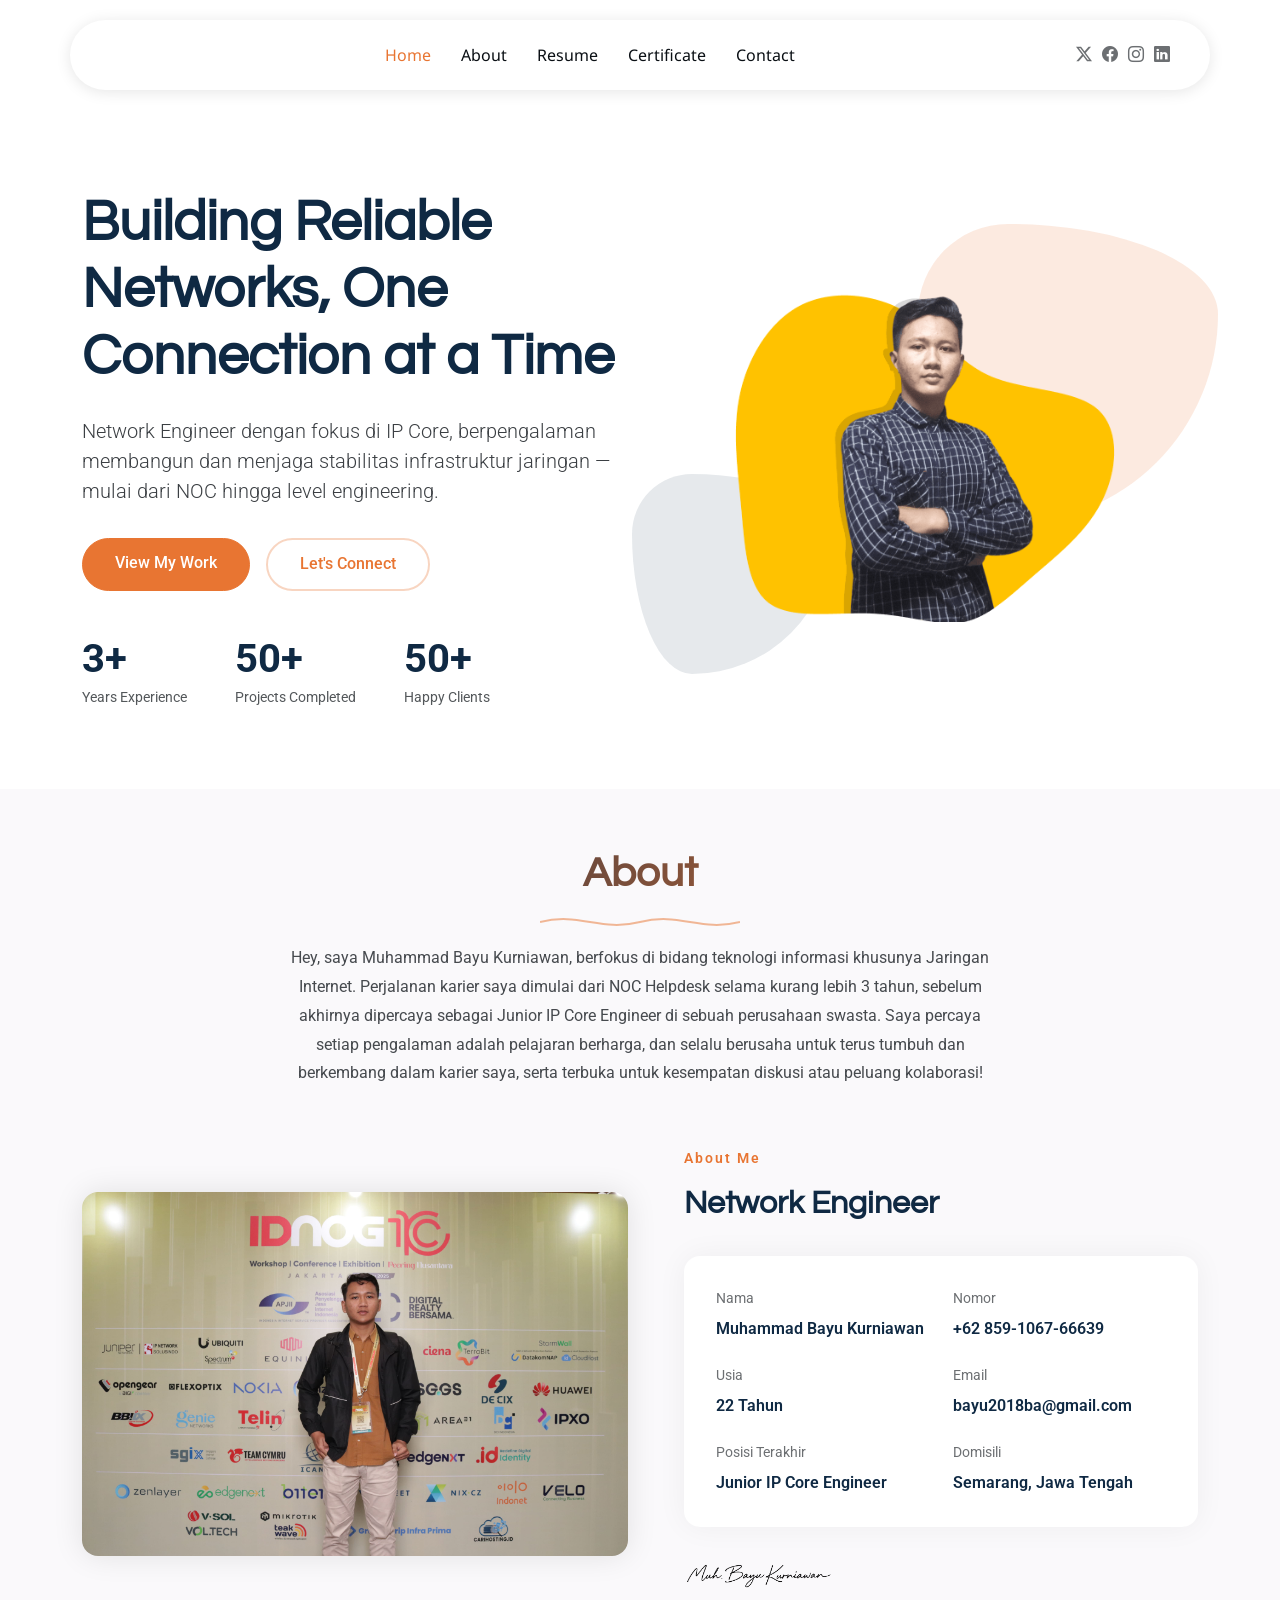
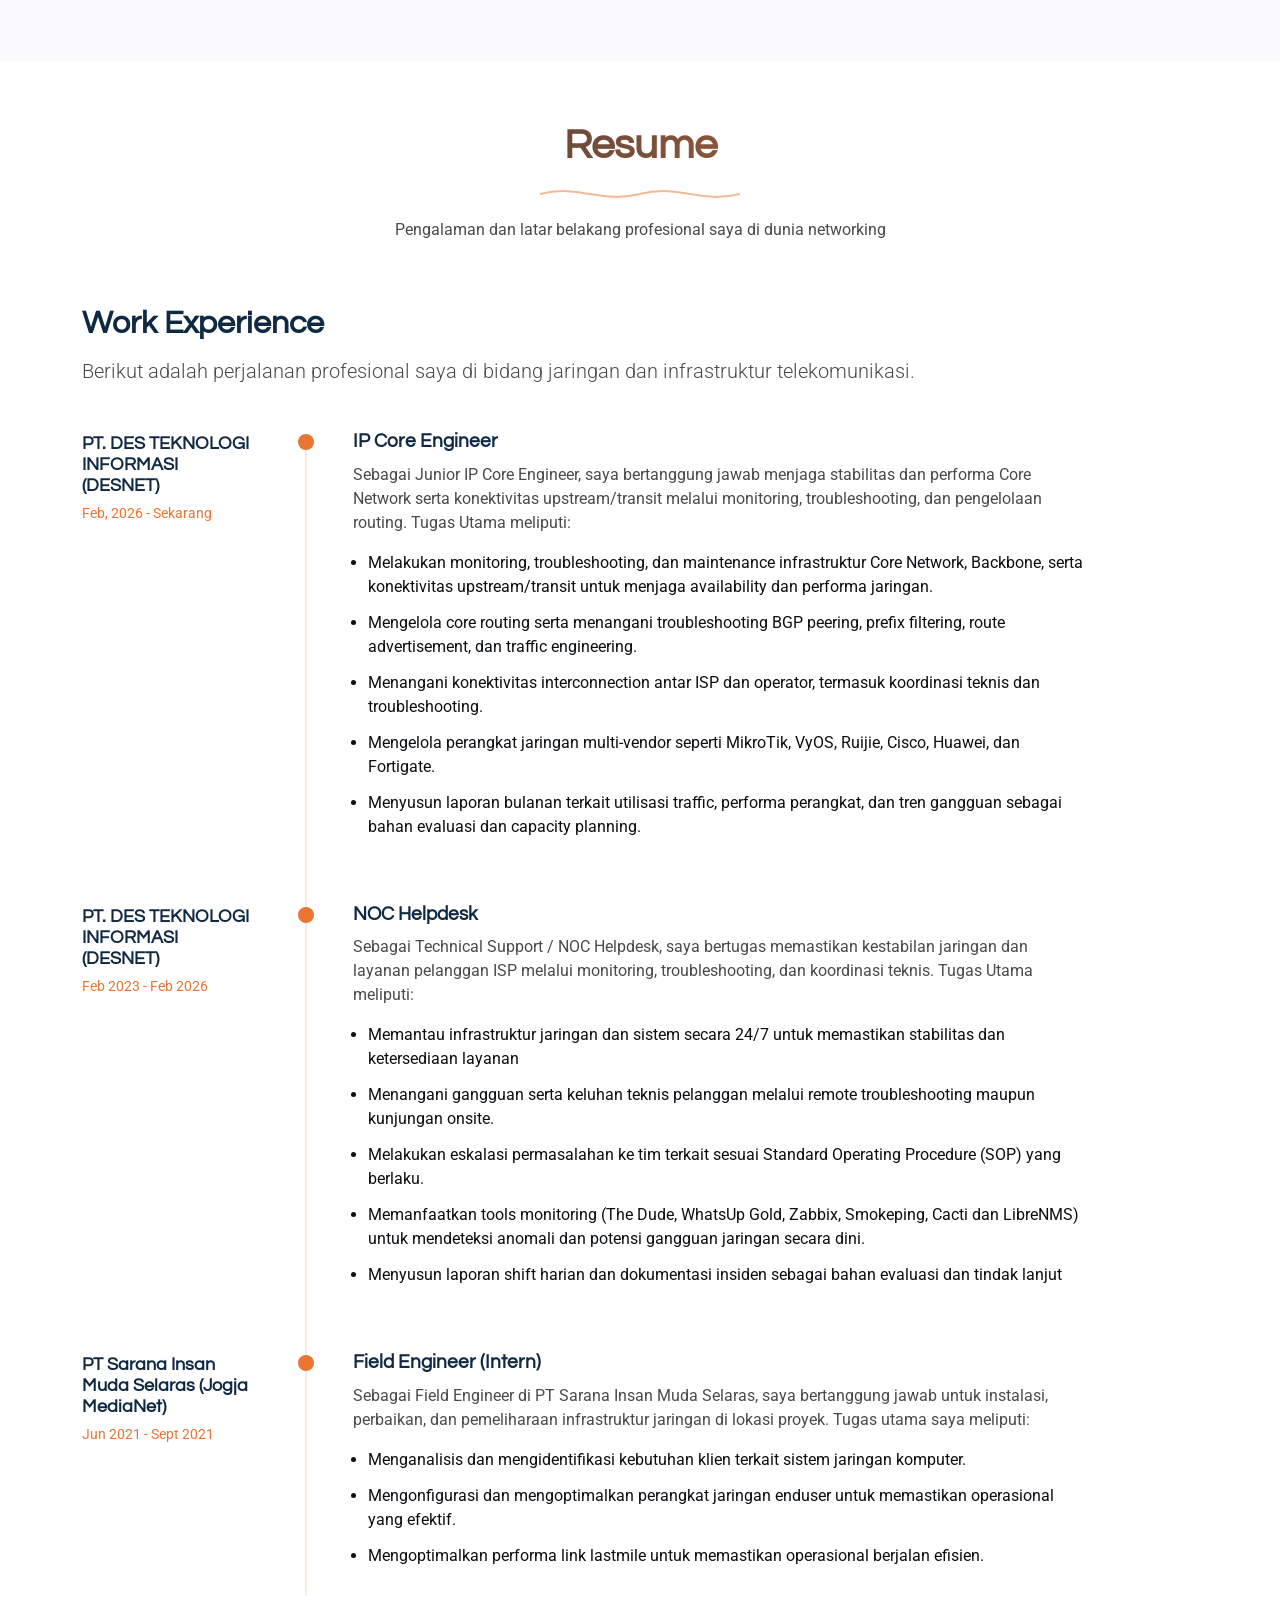
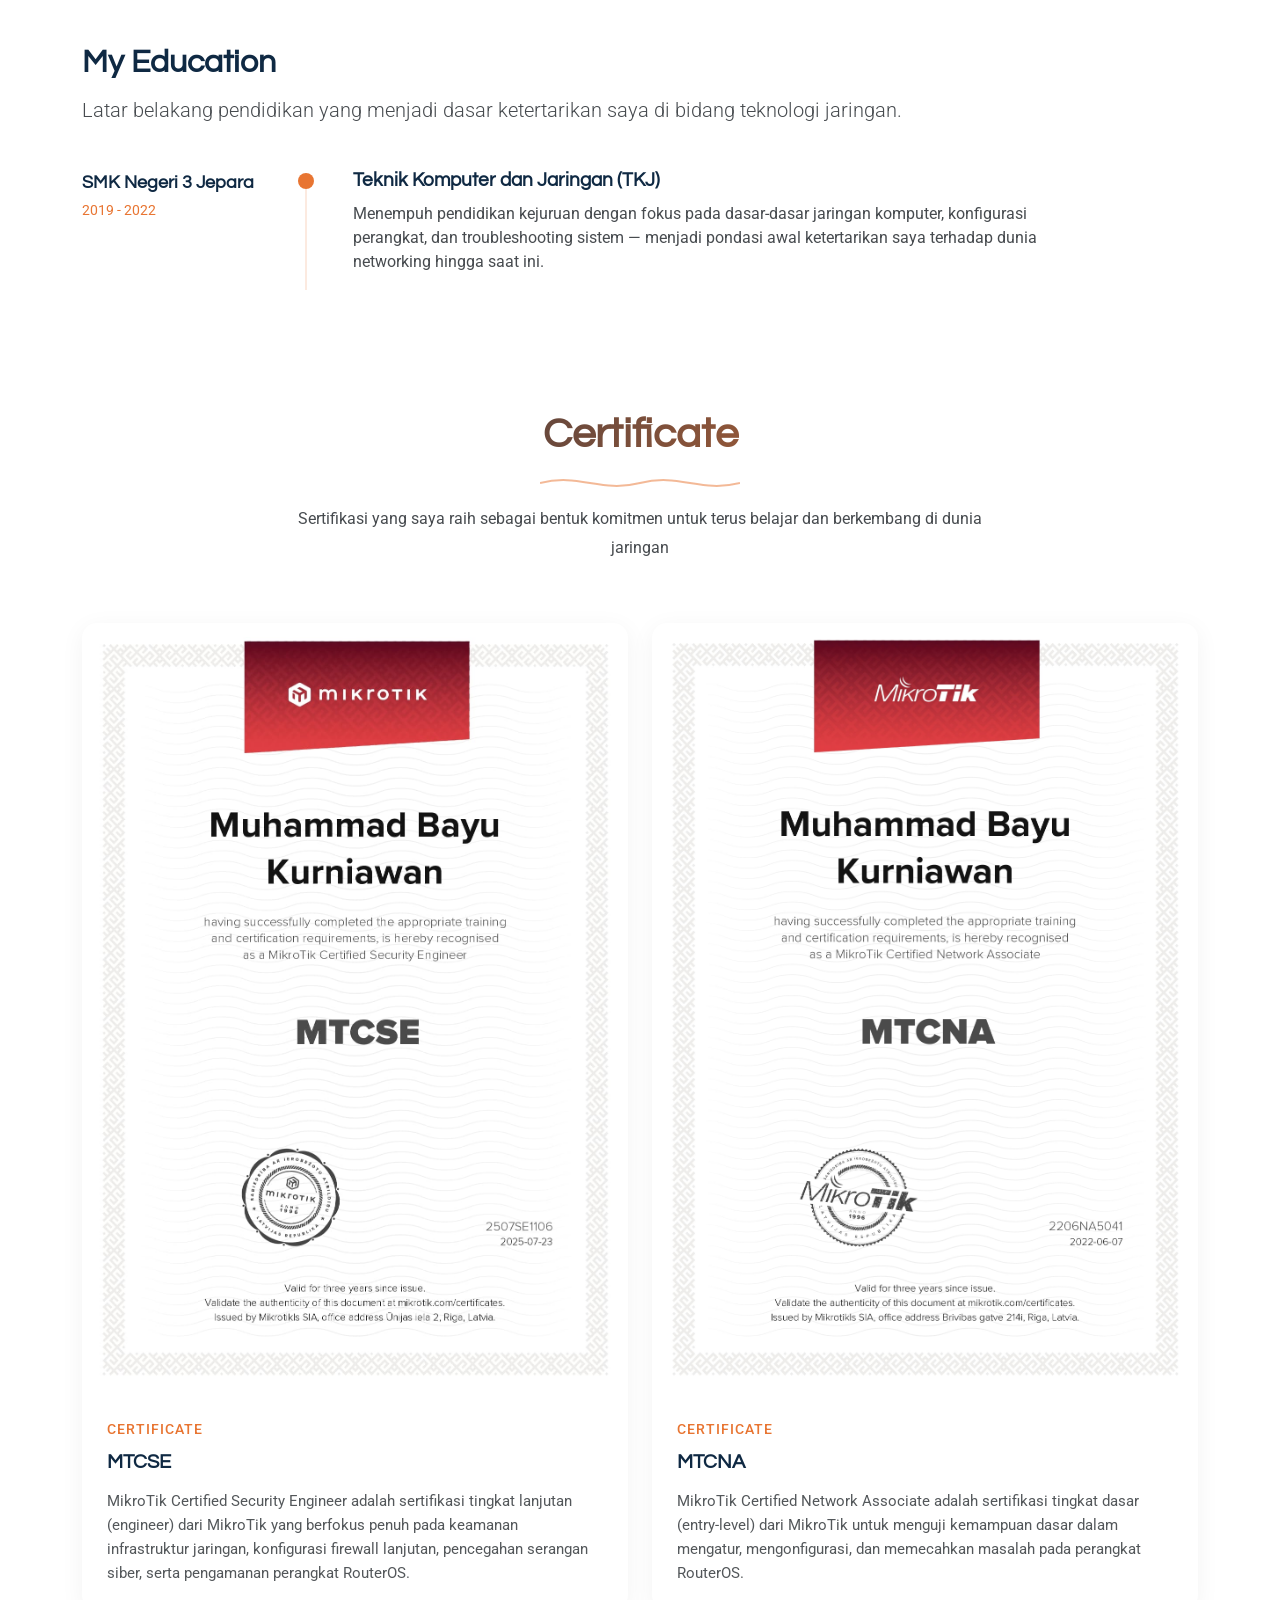
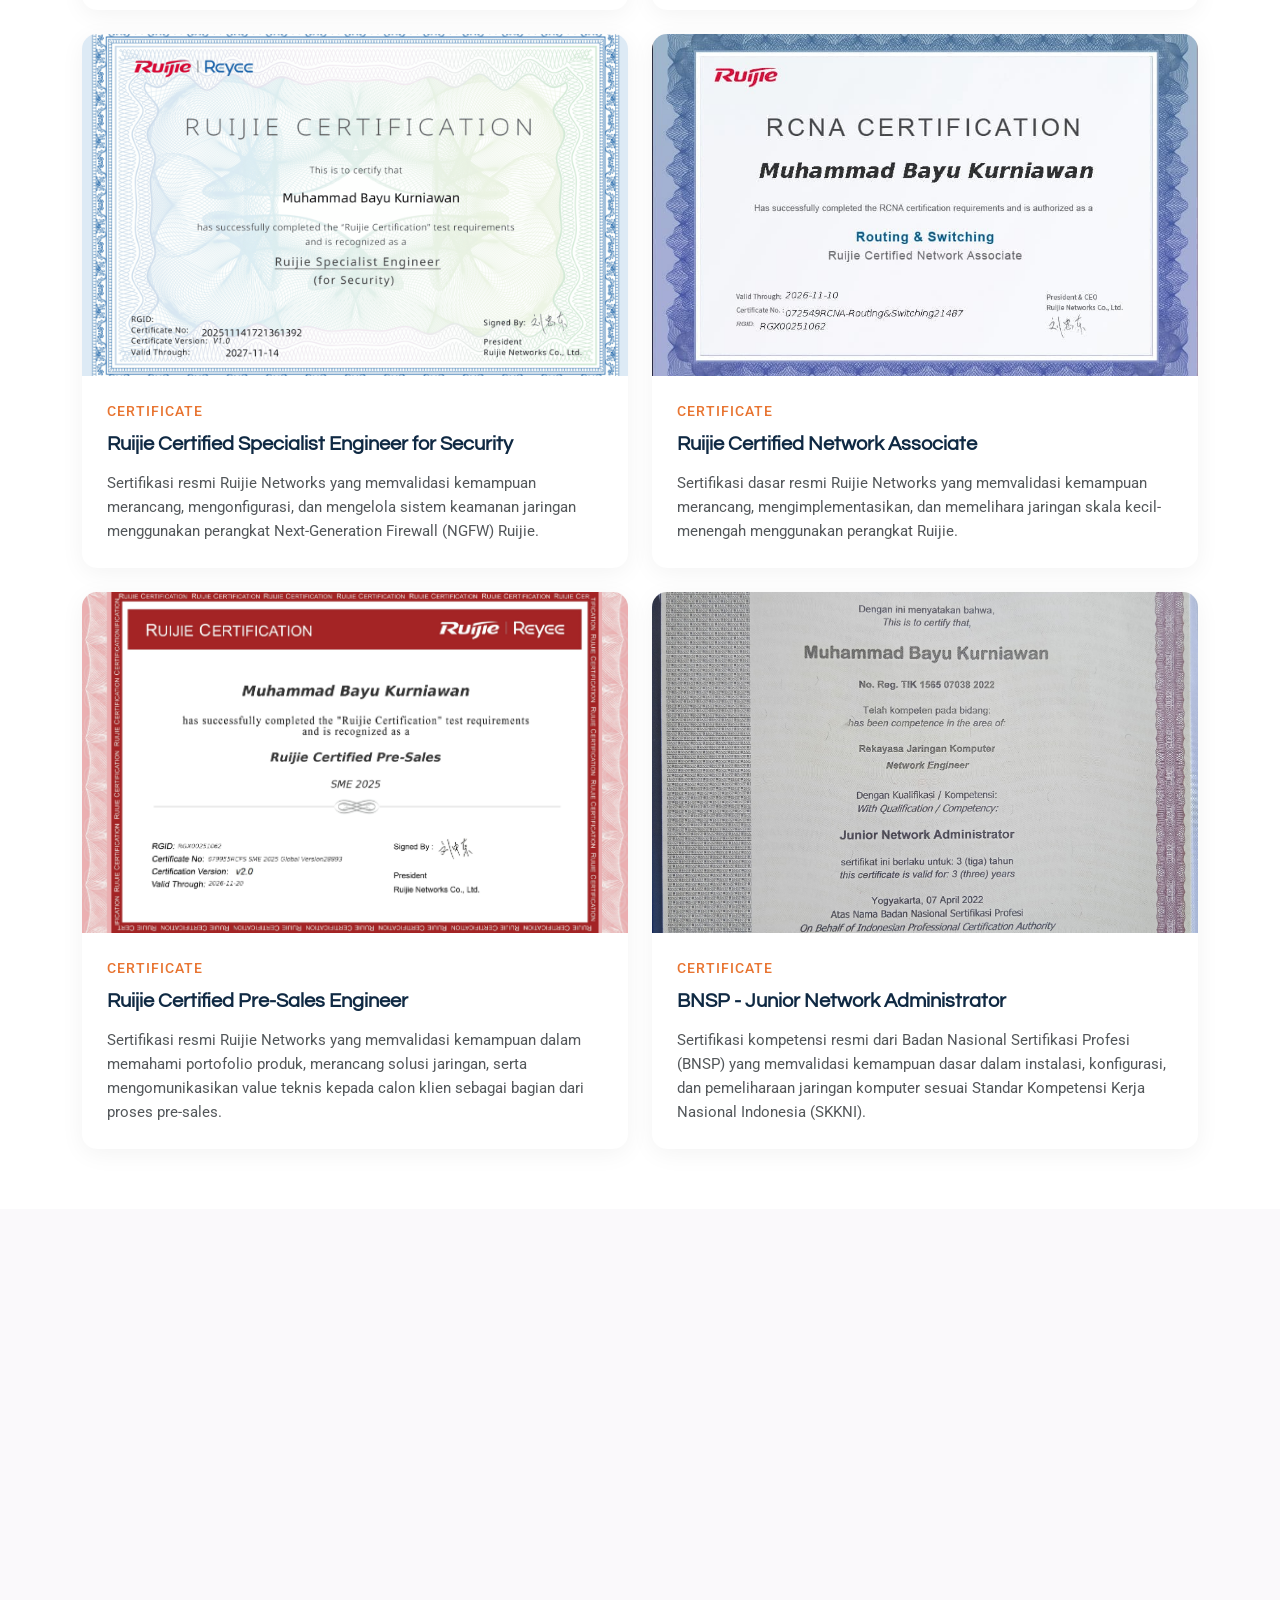
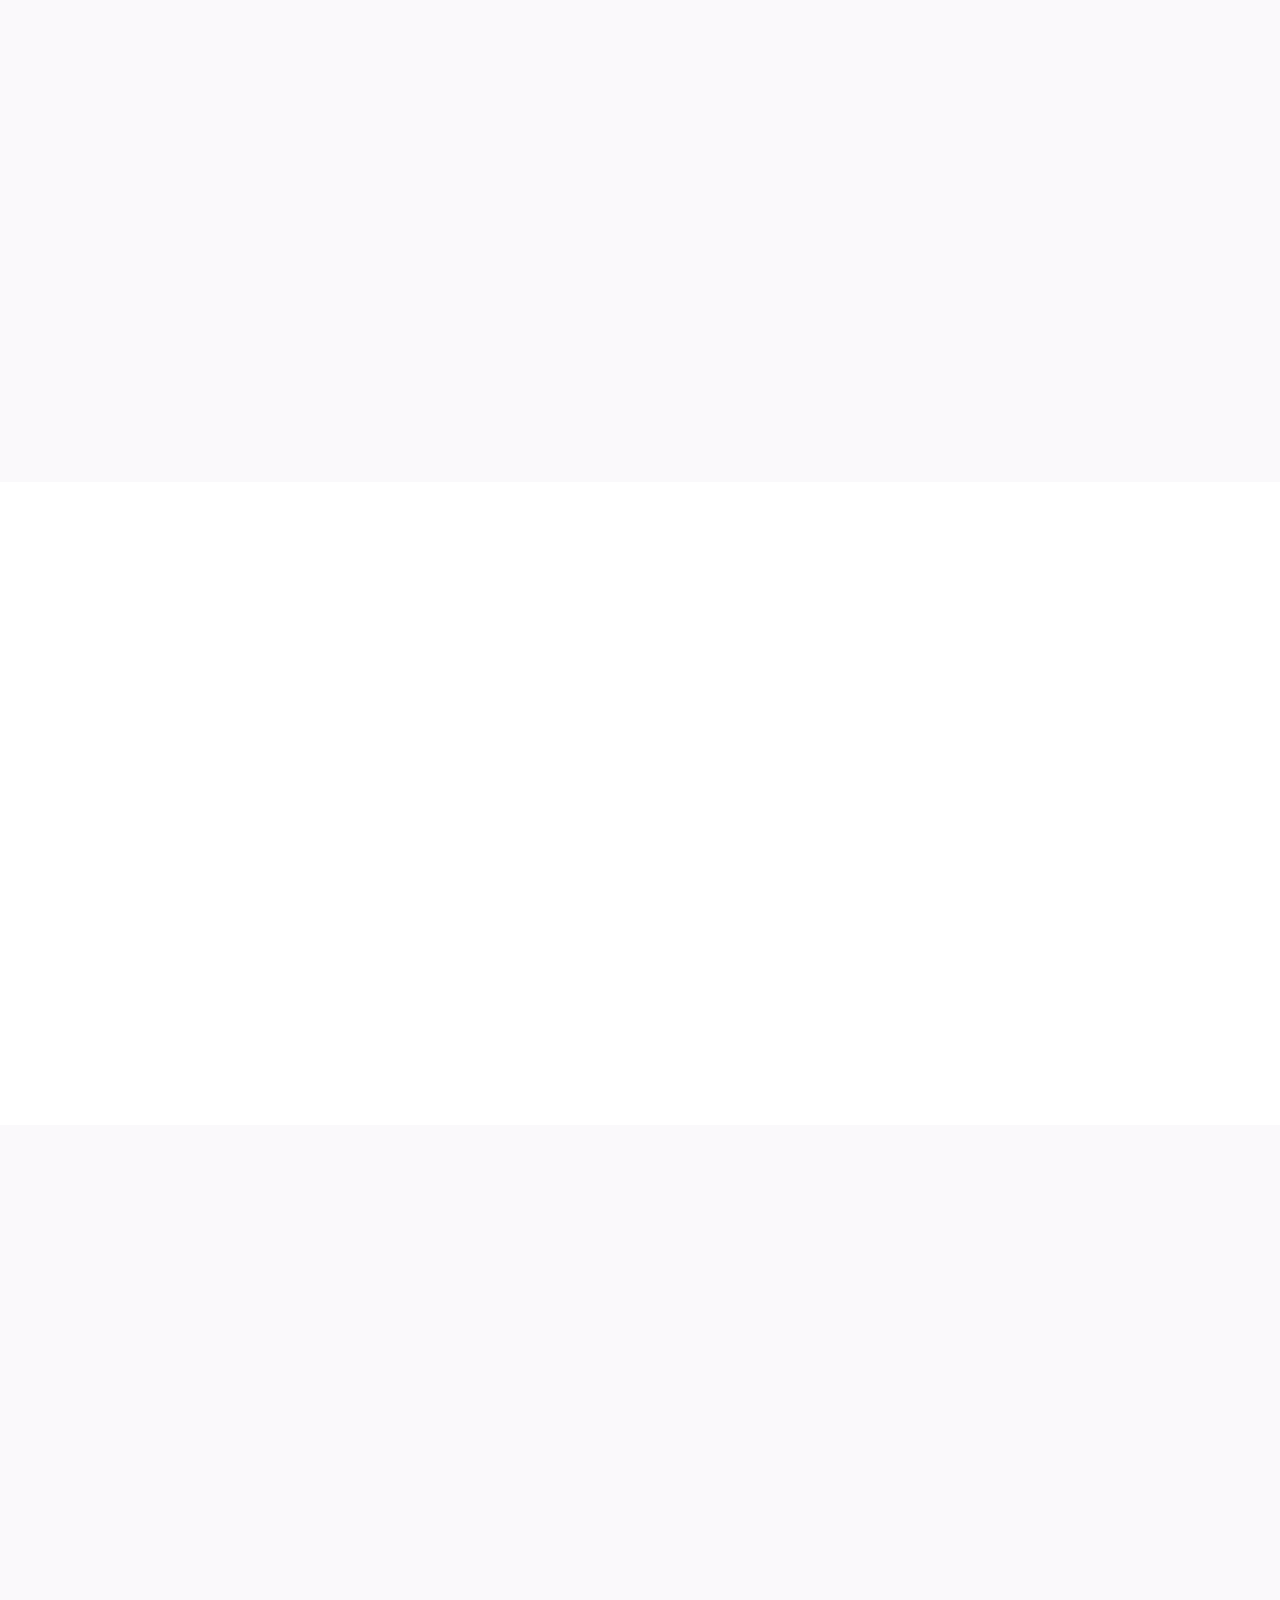
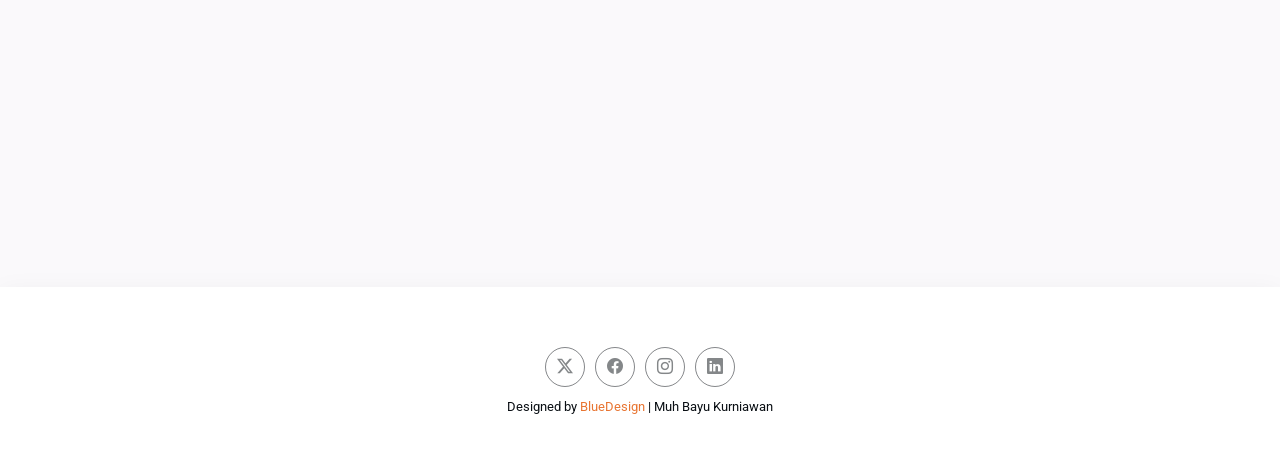
==== commit 36482f86: "perbaikan pertama icon web" ====
--- a/index.html
+++ b/index.html
@@ -3,7 +3,7 @@
   <head>
     <meta charset="utf-8" />
     <meta content="width=device-width, initial-scale=1.0" name="viewport" />
-    <title>Index - EasyFolio Bootstrap Template</title>
+    <title>hellobayu.my.id</title>
     <meta name="description" content="" />
     <meta name="keywords" content="" />
 
@@ -206,7 +206,7 @@
               <div class="resume-wrapper">
                 <div class="resume-block" data-aos="fade-up">
                   <h2>Work Experience</h2>
-                  <p class="lead">Maecenas tempus tellus eget condimentum rhoncus sem quam semper libero sit amet adipiscing sem neque sed ipsum.</p>
+                  <p class="lead">Berikut adalah perjalanan profesional saya di bidang jaringan dan infrastruktur telekomunikasi.</p>
 
                   <div class="timeline">
                     <div class="timeline-item" data-aos="fade-up" data-aos-delay="200">
